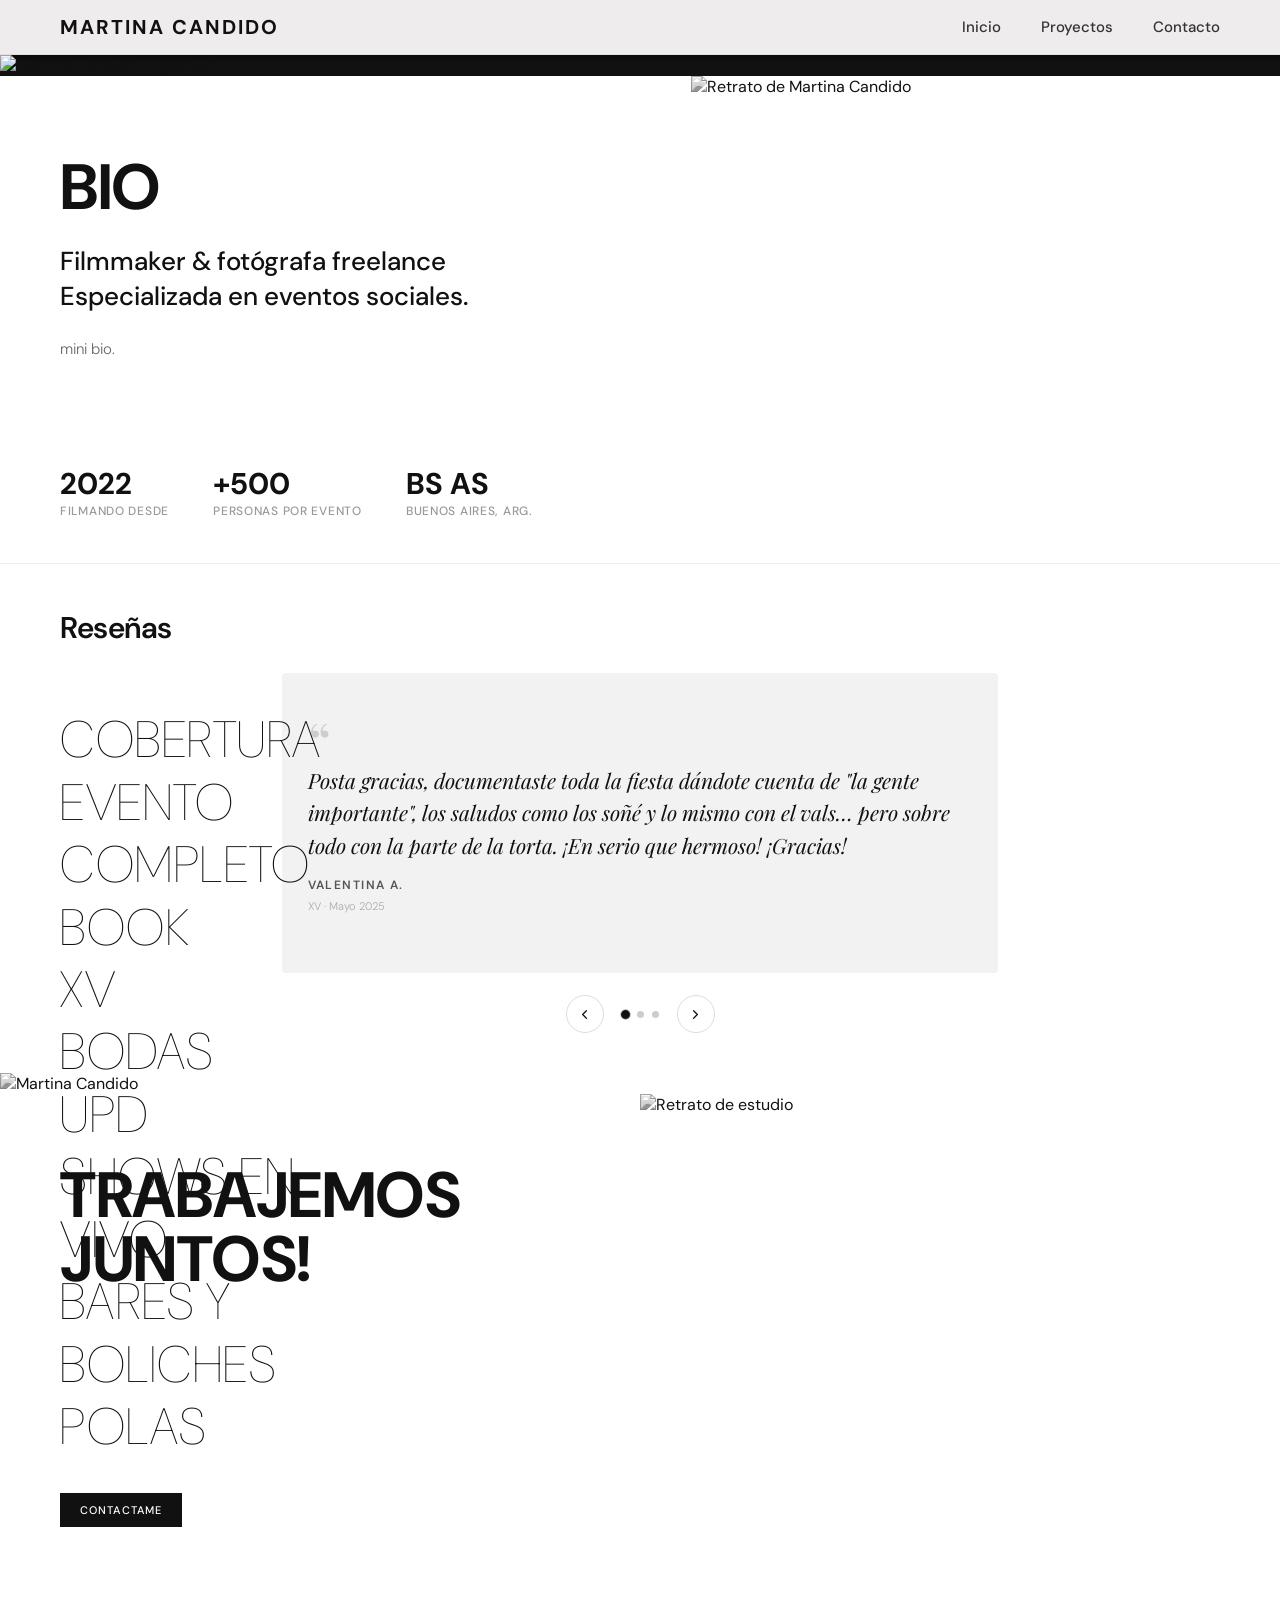
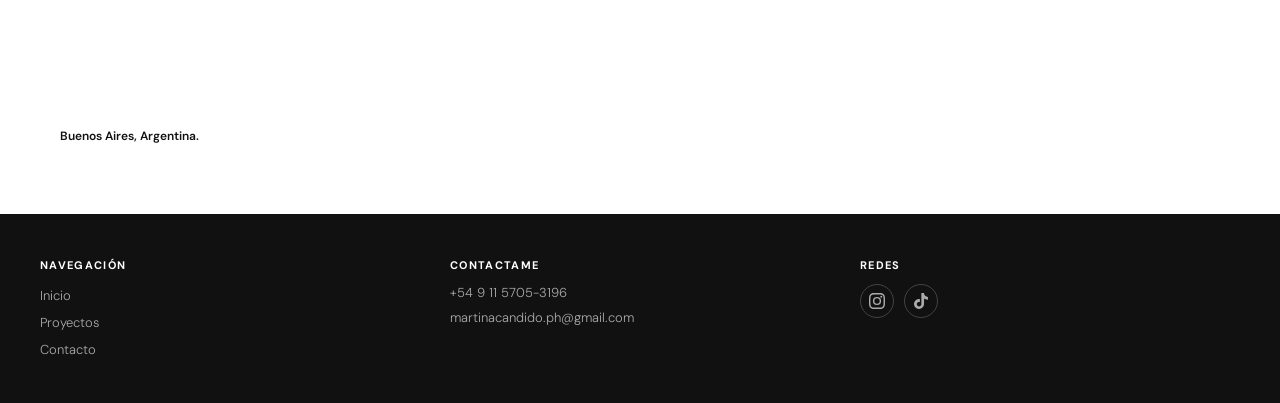
==== index.html @ c73d7cae "Add files via upload" ====
<!DOCTYPE html>
<html lang="es">
<head>
  <meta charset="UTF-8">
  <meta name="viewport" content="width=device-width, initial-scale=1.0">
  <title>Portfolio — Martina Candido</title>
  <meta name="description" content="Martina Candido — Filmmaker & fotógrafa freelance especializada en eventos sociales. Bodas, XV, shows en vivo y noches en Buenos Aires." />
  <link href="https://fonts.googleapis.com/css2?family=Playfair+Display:ital,wght@0,700;1,400&family=DM+Sans:wght@300;400;500;700&display=swap" rel="stylesheet"/>
  <style>
    /* ══════════════════════════════════════════════════
       MOBILE FIRST — base = celular; @media (min-width) agranda.
    ══════════════════════════════════════════════════ */

    * { margin: 0; padding: 0; box-sizing: border-box; }

    :root {
      --bg: #eeecec;
      --ink: #111;
      --muted: #666;
      --pad: 16px;
    }

    html { -webkit-text-size-adjust: 100%; }

    body {
      font-family: 'DM Sans', sans-serif;
      background: var(--bg);
      color: var(--ink);
      width: 100%;
      overflow-x: hidden;
    }

    img { max-width: 100%; display: block; }

    /* ── NAVBAR ── */
    .navbar {
      position: sticky;
      top: 0;
      z-index: 100;
      display: flex;
      justify-content: space-between;
      align-items: center;
      padding: 14px var(--pad);
      background-color: var(--bg);
      border-bottom: 1px solid #e2e0e0;
      width: 100%;
    }
    .logo {
      font-size: 14px;
      font-weight: 700;
      letter-spacing: 1px;
      white-space: nowrap;
      text-decoration: none;
      color: var(--ink);
      z-index: 2;
    }

    /* Botón hamburguesa — solo mobile */
    .nav-toggle {
      display: flex;
      flex-direction: column;
      justify-content: center;
      gap: 5px;
      width: 34px;
      height: 34px;
      background: none;
      border: none;
      cursor: pointer;
      padding: 6px;
      z-index: 2;
    }
    .nav-toggle span {
      display: block;
      width: 22px;
      height: 2px;
      background: var(--ink);
      border-radius: 2px;
      transition: transform 0.3s ease, opacity 0.2s ease;
    }
    .nav-toggle.open span:nth-child(1) { transform: translateY(7px) rotate(45deg); }
    .nav-toggle.open span:nth-child(2) { opacity: 0; }
    .nav-toggle.open span:nth-child(3) { transform: translateY(-7px) rotate(-45deg); }

    .nav-links {
      list-style: none;
      position: absolute;
      top: 100%;
      left: 0;
      right: 0;
      display: flex;
      flex-direction: column;
      align-items: flex-start;
      background: var(--bg);
      max-height: 0;
      overflow: hidden;
      transition: max-height 0.32s ease;
    }
    .nav-links.open {
      max-height: 260px;
      border-bottom: 1px solid #e2e0e0;
      box-shadow: 0 12px 20px rgba(0,0,0,0.06);
    }
    .nav-links li { width: 100%; }
    .nav-links a {
      display: block;
      padding: 14px var(--pad);
      text-decoration: none;
      color: #333;
      font-weight: 500;
      font-size: 16px;
      transition: color 0.3s;
    }
    .nav-links a:hover { color: #888; }

    /* ── HERO — grande, la chica protagonista ── */
    .top { position: relative; width: 100%; height: 66vh; overflow: hidden; background: #111; }
    .top-img { width: 100%; height: 100%; object-fit: cover; object-position: center 28%; display: block; }
    .top::before {
      content: '';
      position: absolute;
      top: 0; left: 0; right: 0;
      height: 45%;
      background: linear-gradient(180deg, rgba(0,0,0,0.45), rgba(0,0,0,0));
      pointer-events: none;
    }
    .top-content { position: absolute; top: 16px; left: var(--pad); z-index: 2; }
    .subtitulo {
      color: #fff;
      font-size: 20px;
      font-weight: 400;
      letter-spacing: 2px;
      margin: 0;
      text-shadow: 0 1px 6px rgba(0,0,0,0.35);
    }
    .titulo {
      color: #fff;
      font-size: 50px;
      line-height: 0.95;
      font-weight: 700;
      margin: 0;
      text-shadow: 0 1px 10px rgba(0,0,0,0.35);
    }

    /* ── BIO — texto e imagen lado a lado; stats en fila abajo ── */
    .bio-section { display: flex; flex-direction: column; width: 100%; background: #fff; }
    .bio-main { display: flex; align-items: stretch; }
    .bio-text {
      flex: 1 1 0;
      min-width: 0;
      padding: 24px 16px;
      display: flex;
      flex-direction: column;
      justify-content: center;
      gap: 12px;
    }
    .bio-image { flex: 0 0 44%; overflow: hidden; background: #fff; }
    .bio-image img {
      width: 100%;
      height: 100%;
      object-fit: cover;        /* llena todo el alto de la bio */
      object-position: center;
      filter: grayscale(100%);
    }
    .bio-label { font-size: 30px; font-weight: 700; letter-spacing: -1px; line-height: 1; }
    .bio-headline { font-size: 16px; font-weight: 500; line-height: 1.35; }
    .bio-sub { font-size: 13px; font-weight: 300; color: var(--muted); line-height: 1.55; }
    /* stats en una sola fila, uno al lado del otro */
    .bio-stats { display: flex; gap: 10px; padding: 20px 16px 28px; }
    .bio-stat { flex: 1 1 0; min-width: 0; }
    .bio-stat b { display: block; font-size: 19px; font-weight: 700; line-height: 1; }
    .bio-stat span { display: block; font-size: 9px; font-weight: 500; letter-spacing: 0.06em; text-transform: uppercase; color: #999; margin-top: 4px; }

    /* ── CARRUSEL DE RESEÑAS ── */
    .carousel-section { width: 100%; background: #fff; padding: 44px 0 40px; border-top: 1px solid #f0eeee; }
    .carousel-section h2 { font-size: 24px; font-weight: 600; letter-spacing: -0.5px; padding: 0 var(--pad); margin-bottom: 26px; }
    .carousel-viewport { overflow: hidden; width: 100%; }
    .carousel-track { display: flex; transition: transform 0.5s cubic-bezier(0.4, 0, 0.2, 1); will-change: transform; }
    .carousel-slide { flex: 0 0 100%; min-width: 100%; padding: 0 var(--pad); }
    .slide-review {
      background: #f3f2f2;
      border-radius: 4px;
      padding: 30px 26px;
      min-height: 300px;
      display: flex;
      flex-direction: column;
      justify-content: center;
      gap: 16px;
    }
    /* comilla decorativa: en bloque, arriba del texto (ya no lo tapa) */
    .review-quote { font-family: 'Playfair Display', serif; font-size: 18px; color: var(--ink); line-height: 1.55; font-style: italic; }
    .review-quote::before {
      content: '\201C';
      display: block;
      font-family: 'Playfair Display', serif;
      font-size: 56px;
      line-height: 0.3;
      color: #cfcccc;
      font-style: normal;
      margin-bottom: 14px;
    }
    .review-author { font-size: 12px; font-weight: 600; color: #555; letter-spacing: 0.12em; text-transform: uppercase; }
    .review-event { font-size: 11px; font-weight: 300; color: #aaa; margin-top: -10px; }

    .carousel-controls { display: flex; align-items: center; justify-content: center; gap: 18px; padding: 22px var(--pad) 0; }
    .carousel-btn { background: transparent; border: 1px solid #ddd; border-radius: 50%; width: 38px; height: 38px; cursor: pointer; display: flex; align-items: center; justify-content: center; flex-shrink: 0; transition: border-color 0.2s; }
    .carousel-btn:hover { border-color: #111; }
    .carousel-btn:active { transform: scale(0.92); }
    .carousel-btn svg { width: 15px; height: 15px; }
    .carousel-btn svg polyline { stroke: #111; }
    .carousel-dots { display: flex; gap: 8px; }
    .dot { width: 7px; height: 7px; border-radius: 50%; background: #ccc; cursor: pointer; border: none; padding: 0; transition: background 0.3s, transform 0.3s; }
    .dot.active { background: #111; transform: scale(1.35); }

    /* ── SERVICIOS — texto sobre la foto; foto en su formato natural (sin recortar) ── */
    .servicios-section { position: relative; width: 100%; background: #fff; }
    .servicios-foto { width: 100%; }
    .servicios-foto img { width: 100%; height: auto; display: block; filter: grayscale(100%); }
    .servicios-overlay { position: absolute; inset: 0; display: flex; align-items: center; padding: 0 var(--pad); pointer-events: none; }
    .servicios-overlay h3 {
      margin: 0;
      color: #111;
      font-weight: 100;
      letter-spacing: 1.5px;
      line-height: 1.22;
      /* escala con el ancho: 12 líneas siempre entran sobre la foto */
      font-size: min(4vw, 54px);
    }

    /* ── TRABAJEMOS JUNTOS — foto izquierda, texto derecha (lado a lado) ── */
    .trabajemos-section { display: flex; align-items: stretch; width: 100%; background: #fff; }
    .trabajemos-image { flex: 0 0 56%; overflow: hidden; background: #fff; }
    .trabajemos-image img { width: 100%; height: auto; object-fit: contain; filter: grayscale(100%); display: block; }
    .trabajemos-text {
      flex: 1 1 0;
      min-width: 0;
      padding: 20px 16px;
      display: flex;
      flex-direction: column;
      justify-content: space-between;
      gap: 12px;
    }
    .trabajemos-titulo { font-size: 22px; font-weight: 750; line-height: 1; letter-spacing: -0.5px; text-transform: uppercase; }
    .trabajemos-cta { align-self: flex-start; background: #111; color: #fff; text-decoration: none; padding: 10px 20px; font-size: 11px; font-weight: 500; letter-spacing: 0.1em; text-transform: uppercase; transition: background 0.3s; }
    .trabajemos-ubicacion { font-size: 12px; font-weight: 600; }

    /* ── FOOTER — 3 columnas siempre (Navegación · Contactame · Redes) ── */
    footer { width: 100%; background: #111; padding: 28px 16px; display: grid; grid-template-columns: 1fr 1fr 1fr; gap: 16px 10px; }
    .footer-titulo { font-size: 9px; font-weight: 700; color: #fff; letter-spacing: 0.08em; text-transform: uppercase; margin-bottom: 10px; }
    .footer-links { list-style: none; display: flex; flex-direction: column; gap: 6px; }
    .footer-links a { text-decoration: none; color: #aaa; font-size: 10px; font-weight: 300; transition: color 0.3s; }
    .footer-links a:hover { color: #fff; }
    .footer-contacto { display: flex; flex-direction: column; gap: 8px; }
    .footer-contacto a { color: #aaa; font-size: 10px; font-weight: 300; text-decoration: none; word-break: break-word; }
    .footer-contacto a:hover { color: #fff; }
    .footer-redes { display: flex; gap: 10px; margin-top: 4px; }
    .footer-redes a { width: 28px; height: 28px; border-radius: 50%; border: 1px solid #444; display: flex; align-items: center; justify-content: center; transition: border-color 0.3s; }
    .footer-redes a:hover { border-color: #fff; }
    .footer-redes svg { width: 16px; height: 16px; fill: #aaa; transition: fill 0.3s; }
    .footer-redes a:hover svg { fill: #fff; }

    /* ── ANIMACIONES ── */

/* Fade + slide up al entrar en viewport */
.anim {
  opacity: 0;
  transform: translateY(28px);
  transition: opacity 0.7s ease, transform 0.7s ease;
}
.anim.visible { opacity: 1; transform: translateY(0); }

/* Delay escalonado para hijos */
.anim-d1 { transition-delay: 0.1s; }
.anim-d2 { transition-delay: 0.22s; }
.anim-d3 { transition-delay: 0.34s; }

/* Hero: zoom suave en la imagen de fondo */
.top-img {
  transition: transform 6s ease-out;
  transform: scale(1.04);
}
.top-img.loaded { transform: scale(1); }

/* Hover en el CTA */
.trabajemos-cta {
  position: relative;
  overflow: hidden;
}
.trabajemos-cta::after {
  content: '';
  position: absolute;
  inset: 0;
  background: rgba(255,255,255,0.12);
  transform: translateX(-100%);
  transition: transform 0.35s ease;
}
.trabajemos-cta:hover::after { transform: translateX(0); }

/* Hover suave en imágenes de bio y trabajemos */
.bio-image img,
.trabajemos-image img {
  transition: transform 0.7s ease, filter 0.5s ease;
}
.bio-image:hover img { transform: scale(1.03); filter: grayscale(80%); }
.trabajemos-image:hover img { transform: scale(1.03); filter: grayscale(80%); }

/* Línea animada bajo los links del nav */
.nav-links a {
  position: relative;
}
.nav-links a::after {
  content: '';
  position: absolute;
  bottom: -2px;
  left: 0;
  width: 0;
  height: 1px;
  background: #111;
  transition: width 0.3s ease;
}
.nav-links a:hover::after { width: 100%; }

/* Stats: conteo animado visual (pulso al entrar) */
.bio-stat b {
  display: inline-block;
  transition: transform 0.4s cubic-bezier(0.34, 1.56, 0.64, 1);
}
.bio-stat.visible b { animation: statPop 0.5s cubic-bezier(0.34, 1.56, 0.64, 1) both; }
@keyframes statPop {
  from { transform: scale(0.7); opacity: 0; }
  to   { transform: scale(1);   opacity: 1; }
}

/* Servicios overlay: texto entra desde la izquierda */
.servicios-overlay h3 {
  transition: opacity 0.8s ease, transform 0.8s ease;
  opacity: 0;
  transform: translateX(-20px);
}
.servicios-overlay h3.visible { opacity: 1; transform: translateX(0); }

@media (prefers-reduced-motion: reduce) {
  .anim, .top-img, .bio-image img, .trabajemos-image img,
  .servicios-overlay h3, .trabajemos-cta::after { transition: none !important; animation: none !important; }
}

    /* ══════════════ TABLET ≥ 600px ══════════════ */
    @media (min-width: 600px) {
      :root { --pad: 40px; }

      /* nav horizontal, sin hamburguesa */
      .nav-toggle { display: none; }
      .nav-links {
        position: static; flex-direction: row; align-items: center;
        background: none; max-height: none; overflow: visible;
        border: none; box-shadow: none;
      }
      .nav-links li { width: auto; margin-left: 40px; }
      .nav-links a { padding: 0; font-size: 15px; color: #333; }
      .logo { font-size: 20px; letter-spacing: 2px; }

      .subtitulo { font-size: 20px; letter-spacing: 3px; }
      .titulo { font-size: 56px; }

      .bio-text { padding: 48px 40px; gap: 18px; }
      .bio-label { font-size: 48px; }
      .bio-headline { font-size: 22px; }
      .bio-sub { font-size: 15px; }
      .bio-stat b { font-size: 24px; }
      .bio-stat span { font-size: 11px; }

      .carousel-section h2 { font-size: 30px; }
      .review-quote { font-size: 21px; }

      .trabajemos-text { padding: 48px 40px; }
      .trabajemos-titulo { font-size: 48px; }

      /* hero un poco más alto en tablet */
      /* desde tablet/pc: imagen completa, sin recortar */
      .top { height: auto; }
      .top-img { height: auto; }
      .bio-stats { padding: 24px 40px 36px; gap: 30px; }

      /* footer con tipografías cómodas */
      footer { padding: 44px 40px; gap: 28px 30px; }
      .footer-titulo { font-size: 11px; letter-spacing: 0.12em; margin-bottom: 12px; }
      .footer-links a, .footer-contacto a { font-size: 13px; }
      .footer-redes a { width: 34px; height: 34px; }
    }

    /* ══════════════ DESKTOP ≥ 900px ══════════════ */
    @media (min-width: 900px) {
      :root { --pad: 60px; }
      .top { height: auto; }
      .titulo { font-size: 72px; }

      .bio-text { padding: 80px 60px; gap: 24px; }
      .bio-label { font-size: 64px; }
      .bio-headline { font-size: 26px; }
      .bio-image { flex: 0 0 46%; }
      .bio-stats { padding: 28px 60px 44px; gap: 44px; }
      .bio-stat { flex: 0 0 auto; }
      .bio-stat b { font-size: 30px; }
      .bio-stat span { font-size: 12px; }

      .carousel-slide { padding: 0 22vw; }

      /* desktop: lista a la izquierda, foto entera a la derecha */
      /* trabajemos: texto repartido (arriba/medio/abajo) con margen del borde */
      .trabajemos-section { min-height: 80vh; }
      .trabajemos-text { padding: 70px 60px; justify-content: space-between; }
      .trabajemos-titulo { font-size: 64px; }
      .trabajemos-image { flex: 0 0 50%; }
      .trabajemos-image img { object-fit: cover; }
    }

    @media (prefers-reduced-motion: reduce) {
      .carousel-track, .nav-links { transition: none; }
    }
  </style>
</head>
<body>

  <!-- NAVBAR -->
  <header>
    <nav class="navbar">
      <a class="logo" href="index.html">MARTINA CANDIDO</a>
      <button class="nav-toggle" id="navToggle" aria-label="Abrir menú" aria-expanded="false" aria-controls="navLinks">
        <span></span><span></span><span></span>
      </button>
      <ul class="nav-links" id="navLinks">
        <li><a href="index.html">Inicio</a></li>
        <li><a href="pages/proyectos.html">Proyectos</a></li>
        <li><a href="pages/contacto.html">Contacto</a></li>
      </ul>
    </nav>
  </header>

  <!-- HERO -->
  <section class="top">
    <img class="top-img" src="assets/img/fondo.webp" alt="Martina Candido — portfolio" />
    <div class="top-content">
      <h3 class="subtitulo">FILMMAKING &amp; PHOTOGRAPHY</h3>
      <h2 class="titulo">PORTFOLIO</h2>
    </div>
  </section>

  <!-- BIO -->
  <section class="bio-section">
    <div class="bio-main">
      <div class="bio-text">
        <h1 class="bio-label">BIO</h1>
        <p class="bio-headline">
          Filmmaker &amp; fotógrafa freelance<br>
          Especializada en eventos sociales.
        </p>
        <p class="bio-sub">
          mini bio.
        </p>
      </div>
      <div class="bio-image">
        <img src="assets/img/foto-bio.webp" alt="Retrato de Martina Candido" />
      </div>
    </div>
    <div class="bio-stats">
      <div class="bio-stat"><b>2022</b><span>Filmando desde</span></div>
      <div class="bio-stat"><b>+500</b><span>Personas por evento</span></div>
      <div class="bio-stat"><b>BS AS</b><span>Buenos Aires, Arg.</span></div>
    </div>
  </section>

  <!-- CARRUSEL DE RESEÑAS -->
  <section class="carousel-section">
    <h2>Reseñas</h2>

    <div class="carousel-viewport" id="carouselViewport">
      <div class="carousel-track" id="carouselTrack">

        <div class="carousel-slide">
          <div class="slide-review">
            <p class="review-quote">Posta gracias, documentaste toda la fiesta dándote cuenta de "la gente importante", los saludos como los soñé y lo mismo con el vals… pero sobre todo con la parte de la torta. ¡En serio que hermoso! ¡Gracias!</p>
            <p class="review-author">Valentina A.</p>
            <p class="review-event">XV · Mayo 2025</p>
          </div>
        </div>

        <div class="carousel-slide">
          <div class="slide-review">
            <p class="review-quote">Lo vimos con los chicos y nos encantó mal, mil gracias. Hermoso como siempre.</p>
            <p class="review-author">Benjamín D.</p>
            <p class="review-event">Show Wayne · Septiembre 2025</p>
          </div>
        </div>

        <div class="carousel-slide">
          <div class="slide-review">
            <p class="review-quote">Estoy muy agradecido con vos […] de corazón gracias Mar, no sería posible todo esto sin vos.</p>
            <p class="review-author">Ezequiel P.</p>
            <p class="review-event">Show DJ · Abril 2026</p>
          </div>
        </div>

      </div>
    </div>

    <div class="carousel-controls">
      <button class="carousel-btn prev" id="prevBtn" aria-label="Reseña anterior">
        <svg viewBox="0 0 24 24" fill="none"><polyline points="15 18 9 12 15 6" stroke-width="2" stroke-linecap="round" stroke-linejoin="round"/></svg>
      </button>
      <div class="carousel-dots" id="carouselDots"></div>
      <button class="carousel-btn next" id="nextBtn" aria-label="Reseña siguiente">
        <svg viewBox="0 0 24 24" fill="none"><polyline points="9 6 15 12 9 18" stroke-width="2" stroke-linecap="round" stroke-linejoin="round"/></svg>
      </button>
    </div>
  </section>

  <!-- SERVICIOS -->
  <section class="servicios-section">
    <div class="servicios-foto">
      <img src="assets/img/fondo-bottom.webp" alt="Martina Candido" />
    </div>
    <div class="servicios-overlay">
      <h3>COBERTURA<br>EVENTO<br>COMPLETO<br>BOOK<br>XV<br>BODAS<br>UPD<br>SHOWS EN<br>VIVO<br>BARES Y<br>BOLICHES<br>POLAS</h3>
    </div>
  </section>

  <!-- TRABAJEMOS JUNTOS — texto izquierda, foto derecha -->
  <section class="trabajemos-section">
    <div class="trabajemos-text">
      <h2 class="trabajemos-titulo">TRABAJEMOS<br>JUNTOS!</h2>
      <a class="trabajemos-cta" href="pages/contacto.html">Contactame</a>
      <p class="trabajemos-ubicacion">Buenos Aires, Argentina.</p>
    </div>
    <div class="trabajemos-image">
      <img src="assets/img/studio (8).webp" alt="Retrato de estudio" />
    </div>
  </section>




  <!-- FOOTER -->
  <footer>
    <div>
      <p class="footer-titulo">Navegación</p>
      <ul class="footer-links">
        <li><a href="index.html">Inicio</a></li>
        <li><a href="pages/proyectos.html">Proyectos</a></li>
        <li><a href="pages/contacto.html">Contacto</a></li>
      </ul>
    </div>
    <div>
      <p class="footer-titulo">Contactame</p>
      <div class="footer-contacto">
        <a href="tel:+5491157053196">+54 9 11 5705-3196</a>
        <a href="mailto:martinacandido.ph@gmail.com">martinacandido.ph@gmail.com</a>
      </div>
    </div>
    <div>
      <p class="footer-titulo">Redes</p>
      <div class="footer-redes">
        <a href="https://www.instagram.com/martinacandido.ph/" aria-label="Instagram" target="_blank" rel="noopener">
          <svg viewBox="0 0 24 24" xmlns="http://www.w3.org/2000/svg"><path d="M12 2.163c3.204 0 3.584.012 4.85.07 1.366.062 2.633.334 3.608 1.308.975.975 1.246 2.242 1.308 3.608.058 1.266.07 1.646.07 4.85s-.012 3.584-.07 4.85c-.062 1.366-.334 2.633-1.308 3.608-.975.975-2.242 1.246-3.608 1.308-1.266.058-1.646.07-4.85.07s-3.584-.012-4.85-.07c-1.366-.062-2.633-.334-3.608-1.308-.975-.975-1.246-2.242-1.308-3.608C2.175 15.584 2.163 15.204 2.163 12s.012-3.584.07-4.85c.062-1.366.334-2.633 1.308-3.608.975-.975 2.242-1.246 3.608-1.308C8.416 2.175 8.796 2.163 12 2.163zm0-2.163C8.741 0 8.332.014 7.052.072 5.197.157 3.355.673 2.014 2.014.673 3.355.157 5.197.072 7.052.014 8.332 0 8.741 0 12c0 3.259.014 3.668.072 4.948.085 1.855.601 3.697 1.942 5.038 1.341 1.341 3.183 1.857 5.038 1.942C8.332 23.986 8.741 24 12 24s3.668-.014 4.948-.072c1.855-.085 3.697-.601 5.038-1.942 1.341-1.341 1.857-3.183 1.942-5.038.058-1.28.072-1.689.072-4.948s-.014-3.668-.072-4.948c-.085-1.855-.601-3.697-1.942-5.038C20.645.673 18.803.157 16.948.072 15.668.014 15.259 0 12 0zm0 5.838a6.162 6.162 0 1 0 0 12.324 6.162 6.162 0 0 0 0-12.324zm0 10.162a4 4 0 1 1 0-8 4 4 0 0 1 0 8zm6.406-11.845a1.44 1.44 0 1 0 0 2.881 1.44 1.44 0 0 0 0-2.881z"/></svg>
        </a>
        <a href="https://www.tiktok.com/@martinacandido.ph" aria-label="TikTok" target="_blank" rel="noopener">
          <svg viewBox="0 0 24 24" xmlns="http://www.w3.org/2000/svg"><path d="M12.525.02c1.31-.02 2.61-.01 3.91-.02.08 1.53.63 3.09 1.75 4.17 1.12 1.11 2.7 1.62 4.24 1.79v4.03c-1.44-.05-2.89-.35-4.2-.97-.57-.26-1.1-.59-1.62-.93-.01 2.92.01 5.84-.02 8.75-.08 1.4-.54 2.79-1.35 3.94-1.31 1.92-3.58 3.17-5.91 3.21-1.43.08-2.86-.31-4.08-1.03-2.02-1.19-3.44-3.37-3.65-5.71-.02-.5-.03-1-.01-1.49.18-1.9 1.12-3.72 2.58-4.96 1.66-1.44 3.98-2.13 6.15-1.72.02 1.48-.04 2.96-.04 4.44-.99-.32-2.15-.23-3.02.37-.63.41-1.11 1.04-1.36 1.75-.21.51-.15 1.07-.14 1.61.24 1.64 1.82 3.02 3.5 2.87 1.12-.01 2.19-.66 2.77-1.61.19-.33.4-.67.41-1.06.1-1.79.06-3.57.07-5.36.01-4.03-.01-8.05.02-12.07z"/></svg>
        </a>
      </div>
    </div>
  </footer>

  <script>
  // ── Menú hamburguesa ──
  (function () {
    const toggle = document.getElementById('navToggle');
    const links = document.getElementById('navLinks');
    toggle.addEventListener('click', () => {
      const open = links.classList.toggle('open');
      toggle.classList.toggle('open', open);
      toggle.setAttribute('aria-expanded', open ? 'true' : 'false');
      toggle.setAttribute('aria-label', open ? 'Cerrar menú' : 'Abrir menú');
    });
    links.querySelectorAll('a').forEach(a => a.addEventListener('click', () => {
      links.classList.remove('open');
      toggle.classList.remove('open');
      toggle.setAttribute('aria-expanded', 'false');
    }));
  })();

  // ── Hero: zoom suave al cargar ──
  (function () {
    const img = document.querySelector('.top-img');
    if (!img) return;
    if (img.complete) img.classList.add('loaded');
    else img.addEventListener('load', () => img.classList.add('loaded'));
  })();

  // ── IntersectionObserver: anima elementos al entrar en pantalla ──
  (function () {
    const io = new IntersectionObserver((entries) => {
      entries.forEach(e => {
        if (!e.isIntersecting) return;
        e.target.classList.add('visible');
        io.unobserve(e.target);
      });
    }, { threshold: 0.12 });

    // Agrega clase .anim a los elementos que queremos animar
    const selectores = [
      '.bio-text', '.bio-stats',
      '.bio-stat',
      '.carousel-section h2', '.slide-review',
      '.servicios-overlay h3',
      '.trabajemos-text', '.trabajemos-image',
      'footer > div'
    ];
    selectores.forEach(sel => {
      document.querySelectorAll(sel).forEach((el, i) => {
        if (!el.classList.contains('anim')) el.classList.add('anim');
        // delay escalonado para hijos del mismo padre
        if (i === 1) el.classList.add('anim-d1');
        if (i === 2) el.classList.add('anim-d2');
        io.observe(el);
      });
    });

    // Servicios: el h3 tiene su propia animación lateral
    document.querySelectorAll('.servicios-overlay h3').forEach(el => {
      el.classList.remove('anim'); // usa su propia clase
      io.observe(el);
    });
  })();

  // ── Carrusel de reseñas ──
  (function () {
    const track = document.getElementById('carouselTrack');
    const viewport = document.getElementById('carouselViewport');
    const slides = Array.from(track.children);
    const dotsBox = document.getElementById('carouselDots');
    const prevBtn = document.getElementById('prevBtn');
    const nextBtn = document.getElementById('nextBtn');
    let index = 0, timer = null;
    const AUTO_MS = 5500;

    slides.forEach((_, i) => {
      const b = document.createElement('button');
      b.className = 'dot' + (i === 0 ? ' active' : '');
      b.setAttribute('aria-label', 'Ir a la reseña ' + (i + 1));
      b.addEventListener('click', () => { go(i); restart(); });
      dotsBox.appendChild(b);
    });
    const dots = Array.from(dotsBox.children);

    function go(i) {
      index = (i + slides.length) % slides.length;
      track.style.transform = 'translateX(' + (-index * 100) + '%)';
      dots.forEach((d, n) => d.classList.toggle('active', n === index));
    }
    prevBtn.addEventListener('click', () => { go(index - 1); restart(); });
    nextBtn.addEventListener('click', () => { go(index + 1); restart(); });
    function start() { timer = setInterval(() => go(index + 1), AUTO_MS); }
    function restart() { clearInterval(timer); start(); }
    viewport.addEventListener('mouseenter', () => clearInterval(timer));
    viewport.addEventListener('mouseleave', restart);

    let startX = 0, dragging = false;
    viewport.addEventListener('touchstart', (e) => { startX = e.touches[0].clientX; dragging = true; clearInterval(timer); }, { passive: true });
    viewport.addEventListener('touchend', (e) => {
      if (!dragging) return;
      dragging = false;
      const dx = e.changedTouches[0].clientX - startX;
      if (Math.abs(dx) > 40) go(index + (dx < 0 ? 1 : -1));
      restart();
    });

    go(0); start();
  })();
</script>
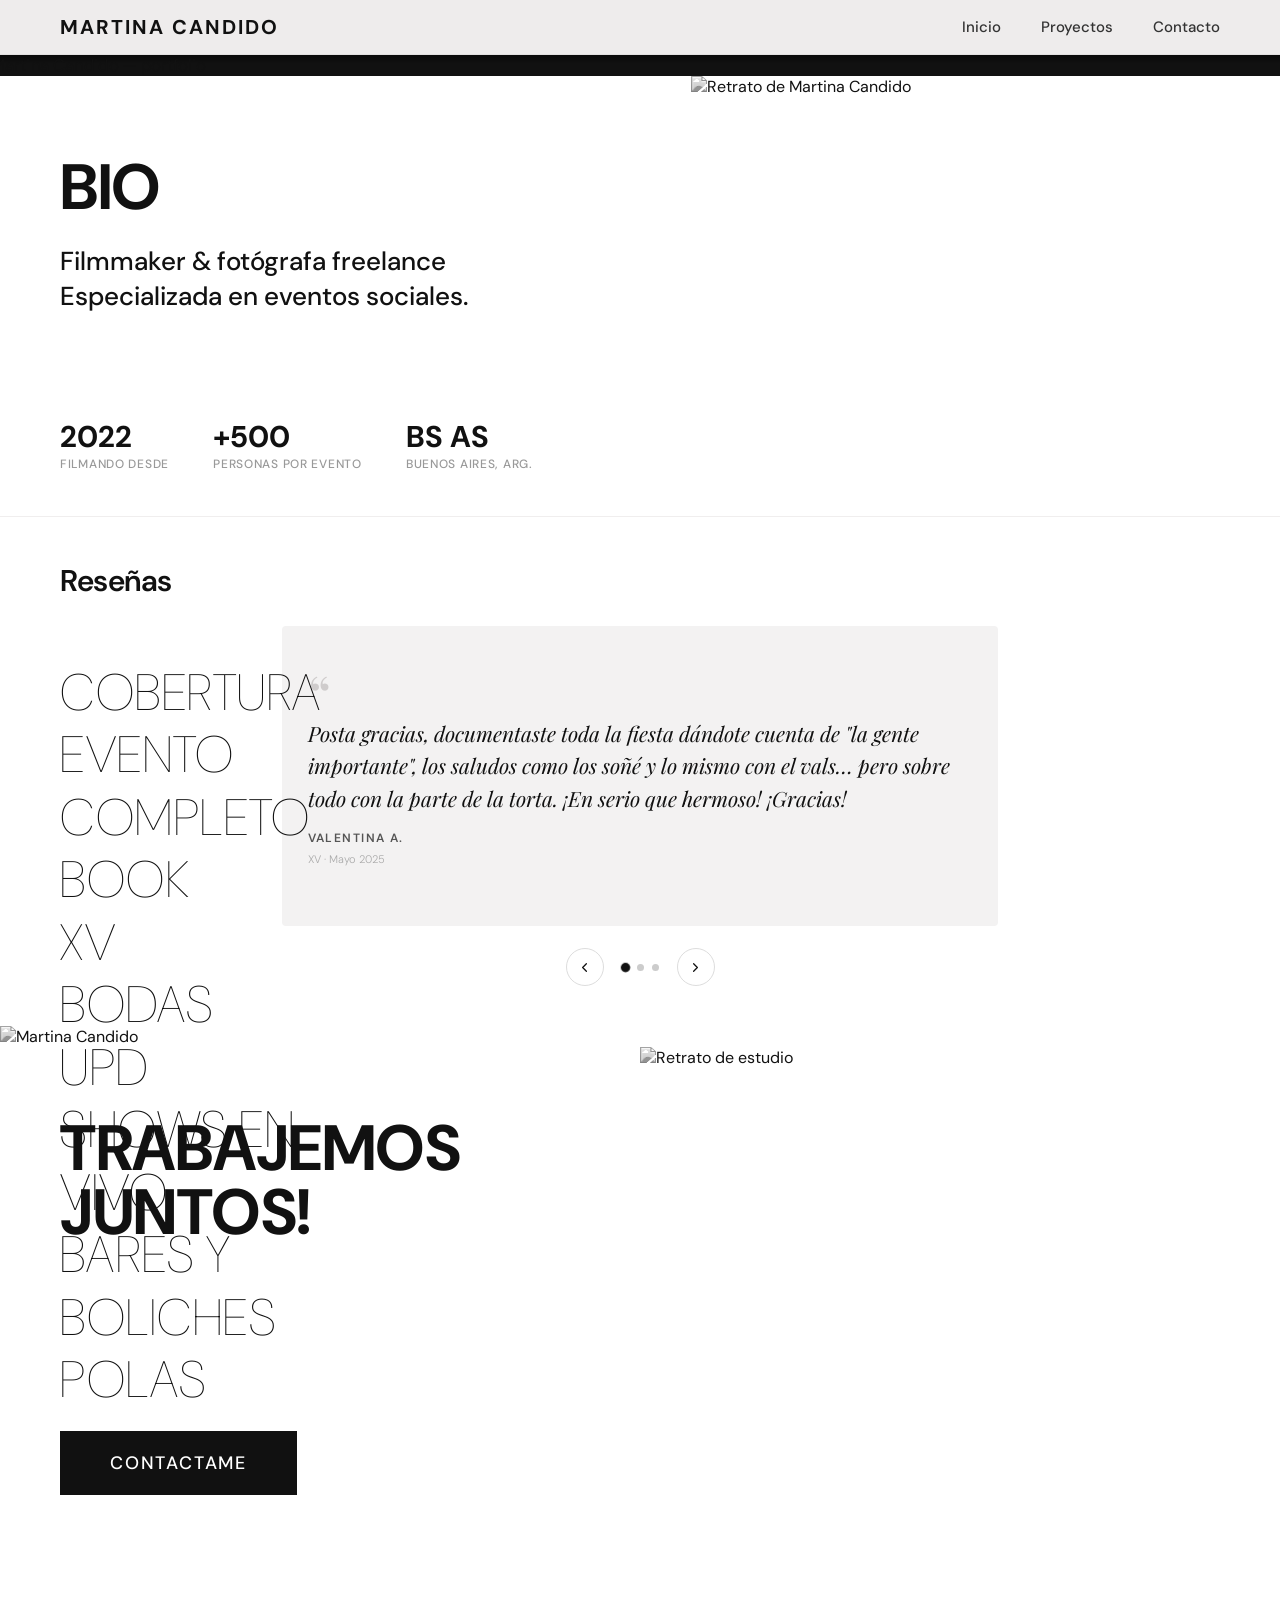
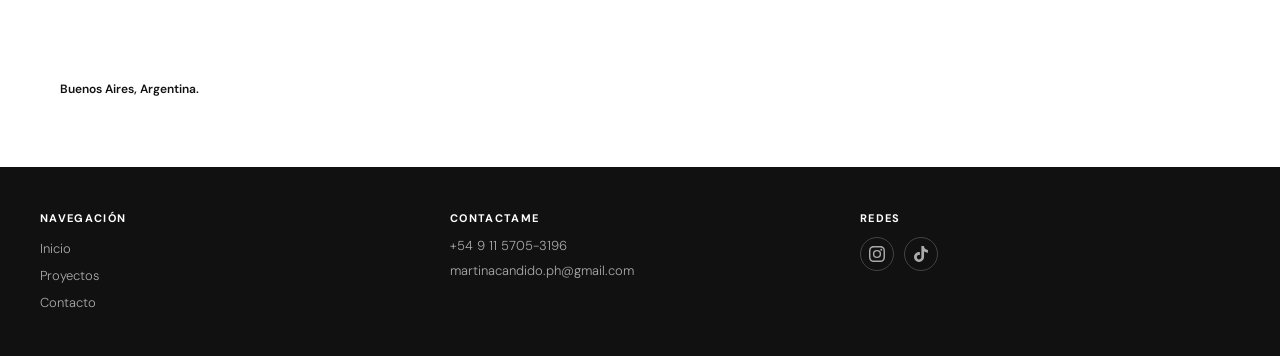
==== commit b7571a9c: "Add files via upload" ====
--- a/index.html
+++ b/index.html
@@ -126,7 +126,7 @@
     .top-content { position: absolute; top: 16px; left: var(--pad); z-index: 2; }
     .subtitulo {
       color: #fff;
-      font-size: 20px;
+      font-size: 16px;
       font-weight: 400;
       letter-spacing: 2px;
       margin: 0;
@@ -134,7 +134,7 @@
     }
     .titulo {
       color: #fff;
-      font-size: 50px;
+      font-size: 55px;
       line-height: 0.95;
       font-weight: 700;
       margin: 0;
@@ -391,7 +391,8 @@
     @media (min-width: 900px) {
       :root { --pad: 60px; }
       .top { height: auto; }
-      .titulo { font-size: 72px; }
+      .titulo { font-size: 80px; }
+      .subtitulo {font-size: 40px;}
 
       .bio-text { padding: 80px 60px; gap: 24px; }
       .bio-label { font-size: 64px; }
@@ -411,6 +412,9 @@
       .trabajemos-titulo { font-size: 64px; }
       .trabajemos-image { flex: 0 0 50%; }
       .trabajemos-image img { object-fit: cover; }
+
+      .trabajemos-cta { padding: 20px 50px; font-size: 18px; }
+
     }
 
     @media (prefers-reduced-motion: reduce) {
@@ -452,9 +456,6 @@
         <p class="bio-headline">
           Filmmaker &amp; fotógrafa freelance<br>
           Especializada en eventos sociales.
-        </p>
-        <p class="bio-sub">
-          mini bio.
         </p>
       </div>
       <div class="bio-image">
@@ -603,6 +604,7 @@
         io.unobserve(e.target);
       });
     }, { threshold: 0.12 });
+  
 
     // Agrega clase .anim a los elementos que queremos animar
     const selectores = [
@@ -672,6 +674,8 @@
       restart();
     });
 
-    go(0); start();
-  })();
-</script>+   go(0); start();
+    })();
+  </script>
+</body>
+</html>
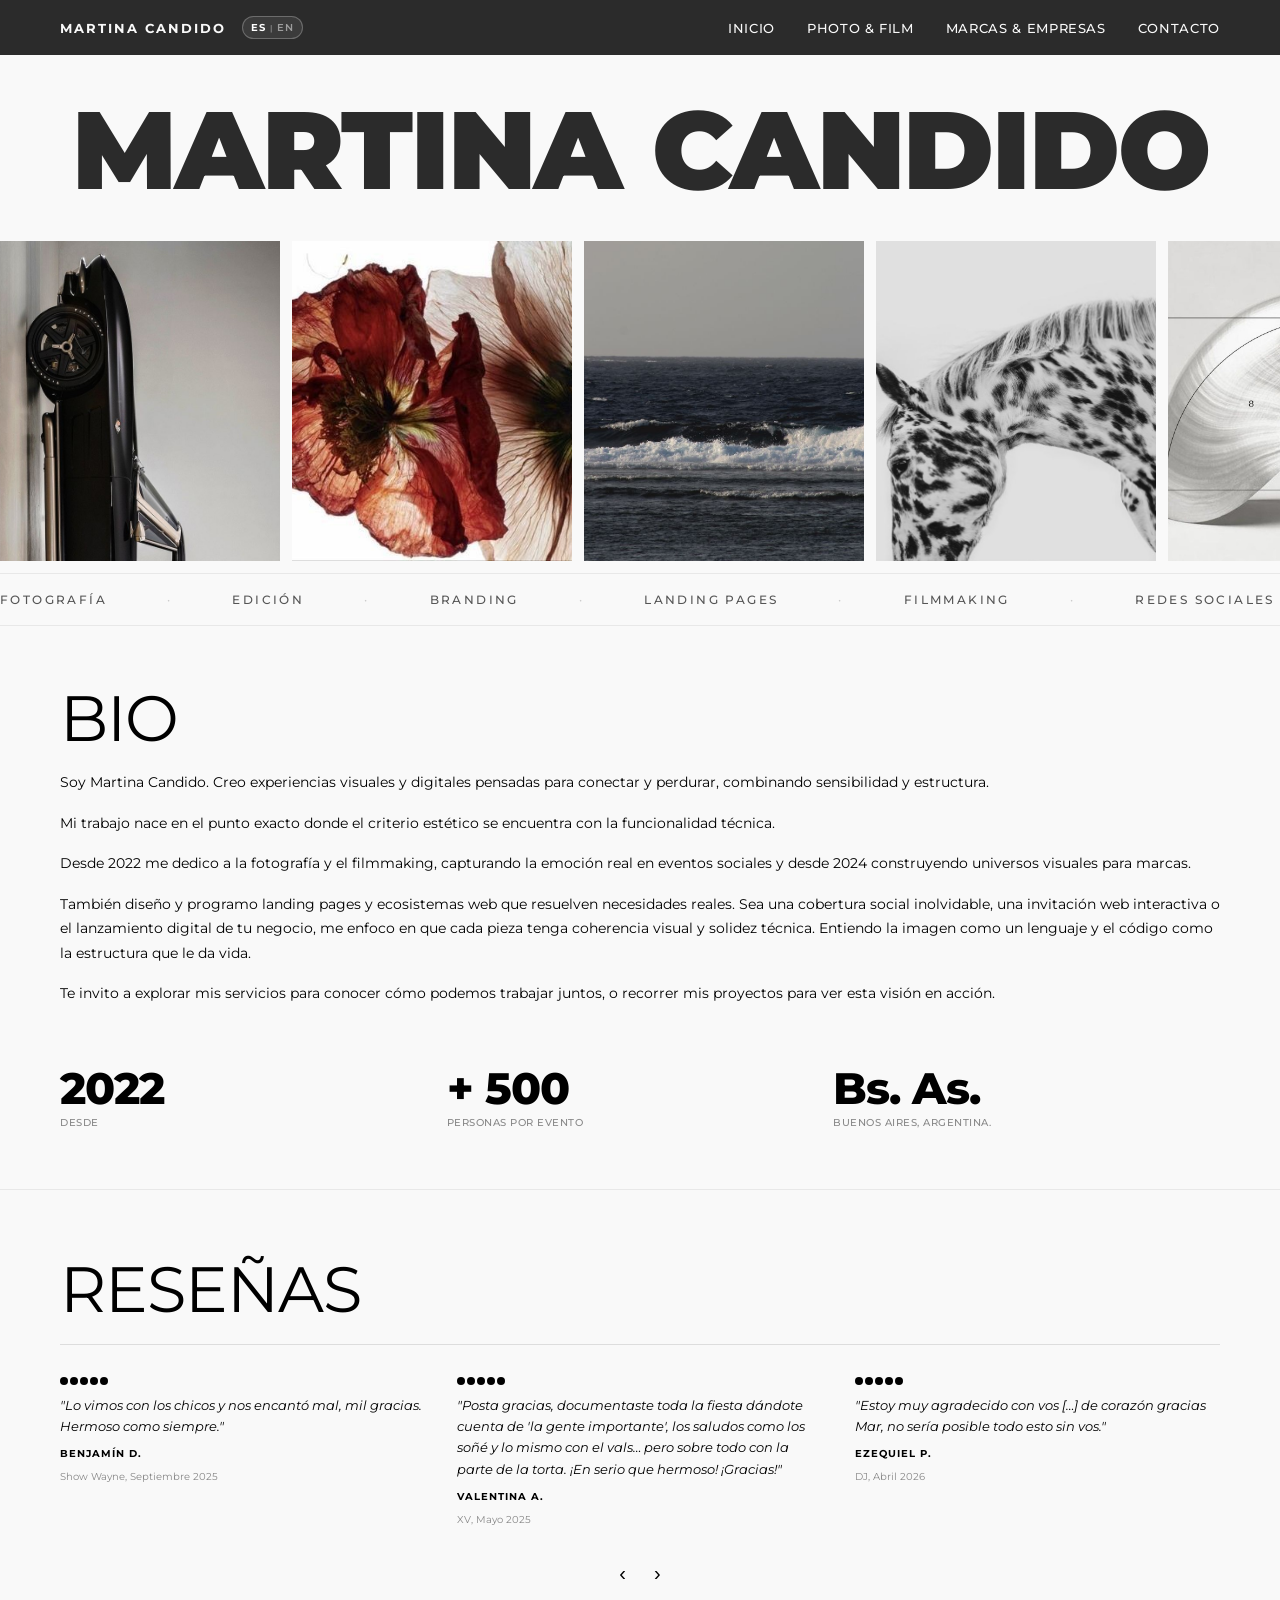
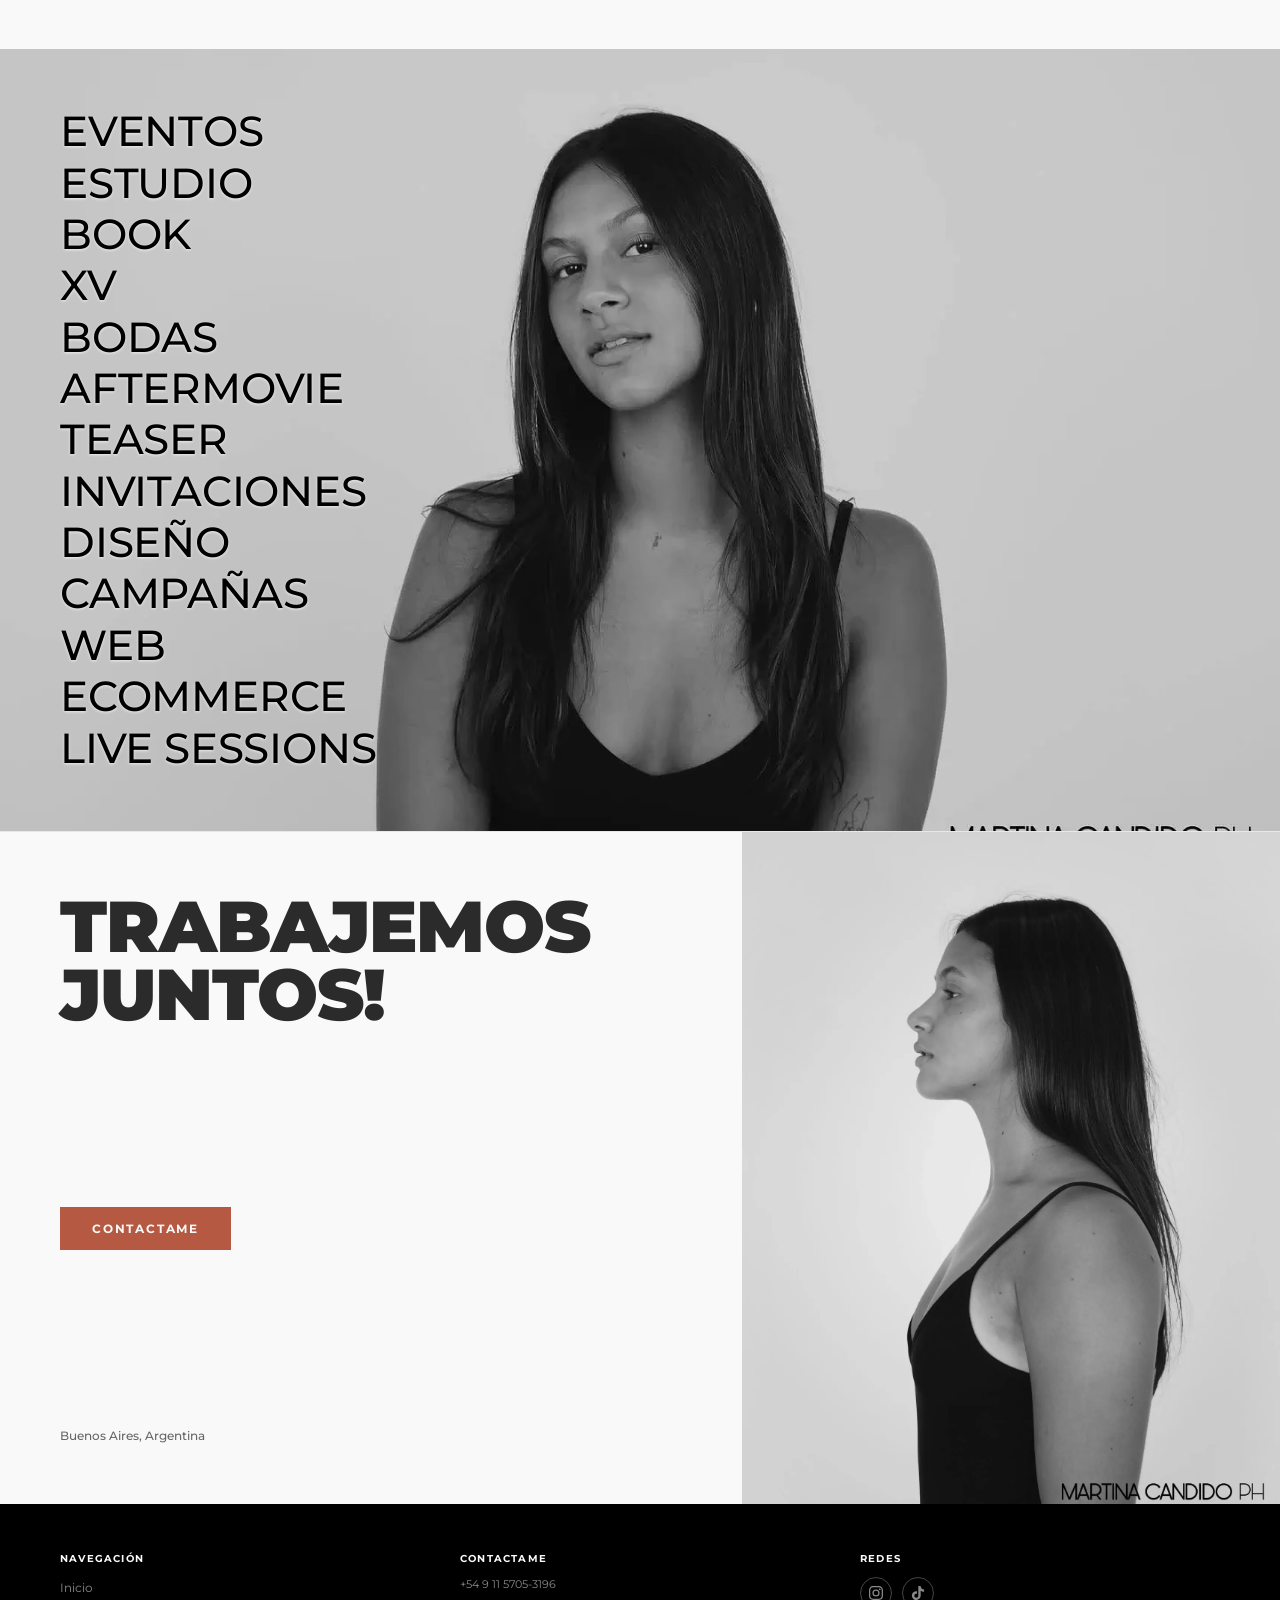
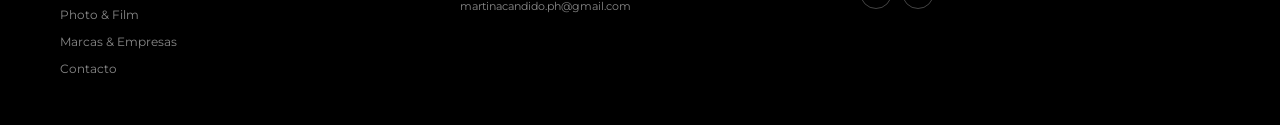
==== commit e6d42779: "Add files via upload" ====
--- a/index.html
+++ b/index.html
@@ -3,78 +3,108 @@
 <head>
   <meta charset="UTF-8">
   <meta name="viewport" content="width=device-width, initial-scale=1.0">
-  <title>Portfolio — Martina Candido</title>
-  <meta name="description" content="Martina Candido — Filmmaker & fotógrafa freelance especializada en eventos sociales. Bodas, XV, shows en vivo y noches en Buenos Aires." />
-  <link href="https://fonts.googleapis.com/css2?family=Playfair+Display:ital,wght@0,700;1,400&family=DM+Sans:wght@300;400;500;700&display=swap" rel="stylesheet"/>
+  <title>Martina Candido</title>
+  <meta name="description" content="Martina Candido — Fotografía, filmmaking, redes sociales, eCommerce y branding para eventos y marcas. Buenos Aires." />
+  <link href="https://fonts.googleapis.com/css2?family=Montserrat:ital,wght@0,300;0,400;0,500;0,600;0,700;0,800;0,900;1,300;1,700&display=swap" rel="stylesheet"/>
   <style>
-    /* ══════════════════════════════════════════════════
-       MOBILE FIRST — base = celular; @media (min-width) agranda.
-    ══════════════════════════════════════════════════ */
-
     * { margin: 0; padding: 0; box-sizing: border-box; }
 
-    :root {
-      --bg: #eeecec;
-      --ink: #111;
-      --muted: #666;
-      --pad: 16px;
-    }
-
-    html { -webkit-text-size-adjust: 100%; }
+    :root { --pad: 24px; }
+
+    html { -webkit-text-size-adjust: 100%; scroll-behavior: smooth; }
 
     body {
-      font-family: 'DM Sans', sans-serif;
-      background: var(--bg);
-      color: var(--ink);
+      font-family: 'Montserrat', sans-serif;
+      background: #f9f9f9;
+      color: #000;
       width: 100%;
       overflow-x: hidden;
     }
 
     img { max-width: 100%; display: block; }
 
-    /* ── NAVBAR ── */
+    /* ══════════════════════
+       NAVBAR
+    ══════════════════════ */
     .navbar {
       position: sticky;
       top: 0;
-      z-index: 100;
+      z-index: 200;
       display: flex;
       justify-content: space-between;
       align-items: center;
-      padding: 14px var(--pad);
-      background-color: var(--bg);
-      border-bottom: 1px solid #e2e0e0;
-      width: 100%;
-    }
+      padding: 16px var(--pad);
+      background: #2b2b2b;
+      width: 100%;
+    }
+
+    .nav-left {
+      display: flex;
+      align-items: center;
+      gap: 16px;
+    }
+
     .logo {
-      font-size: 14px;
+      font-size: 12px;
       font-weight: 700;
+      letter-spacing: 2px;
+      text-transform: uppercase;
+      text-decoration: none;
+      color: #f9f9f9;
+      white-space: nowrap;
+    }
+
+    /* Botón de traducción */
+    .lang-switcher {
+      background: rgba(255, 255, 255, 0.08);
+      border: 1px solid rgba(255, 255, 255, 0.25);
+      border-radius: 12px;
+      padding: 4px 8px;
+      font-family: inherit;
+      font-size: 10px;
+      font-weight: 600;
       letter-spacing: 1px;
-      white-space: nowrap;
-      text-decoration: none;
-      color: var(--ink);
-      z-index: 2;
-    }
-
-    /* Botón hamburguesa — solo mobile */
+      color: #fff;
+      cursor: pointer;
+      display: inline-flex;
+      align-items: center;
+      gap: 4px;
+      transition: all 0.25s ease;
+    }
+
+    .lang-switcher:hover {
+      background: #b55942;
+      border-color: #b55942;
+    }
+
+    .lang-opt {
+      opacity: 0.5;
+      transition: opacity 0.2s ease, color 0.2s ease;
+    }
+
+    .lang-opt.active {
+      opacity: 1;
+      color: #ffffff;
+      font-weight: 700;
+    }
+
+    .lang-divider {
+      opacity: 0.4;
+      font-size: 8px;
+    }
+
     .nav-toggle {
       display: flex;
       flex-direction: column;
       justify-content: center;
       gap: 5px;
-      width: 34px;
-      height: 34px;
-      background: none;
-      border: none;
-      cursor: pointer;
-      padding: 6px;
-      z-index: 2;
+      width: 34px; height: 34px;
+      background: none; border: none;
+      cursor: pointer; padding: 6px; z-index: 2;
     }
     .nav-toggle span {
-      display: block;
-      width: 22px;
-      height: 2px;
-      background: var(--ink);
-      border-radius: 2px;
+      display: block; width: 22px; height: 2px;
+      background: #f9f9f9; border-radius: 2px;
       transition: transform 0.3s ease, opacity 0.2s ease;
     }
     .nav-toggle.open span:nth-child(1) { transform: translateY(7px) rotate(45deg); }
@@ -84,342 +114,581 @@
     .nav-links {
       list-style: none;
       position: absolute;
-      top: 100%;
-      left: 0;
-      right: 0;
-      display: flex;
-      flex-direction: column;
-      align-items: flex-start;
-      background: var(--bg);
-      max-height: 0;
-      overflow: hidden;
+      top: 100%; left: 0; right: 0;
+      display: flex; flex-direction: column;
+      background: #2b2b2b;
+      max-height: 0; overflow: hidden;
       transition: max-height 0.32s ease;
     }
     .nav-links.open {
-      max-height: 260px;
-      border-bottom: 1px solid #e2e0e0;
-      box-shadow: 0 12px 20px rgba(0,0,0,0.06);
+      max-height: 320px;
+      border-bottom: 1px solid #444;
     }
     .nav-links li { width: 100%; }
     .nav-links a {
       display: block;
       padding: 14px var(--pad);
       text-decoration: none;
-      color: #333;
+      color: #f9f9f9;
       font-weight: 500;
-      font-size: 16px;
+      font-size: 13px;
+      letter-spacing: 0.05em;
+      text-transform: uppercase;
       transition: color 0.3s;
     }
-    .nav-links a:hover { color: #888; }
-
-    /* ── HERO — grande, la chica protagonista ── */
-    .top { position: relative; width: 100%; height: 66vh; overflow: hidden; background: #111; }
-    .top-img { width: 100%; height: 100%; object-fit: cover; object-position: center 28%; display: block; }
-    .top::before {
-      content: '';
+    .nav-links a:hover { color: #9c9c9c; }
+
+    /* ══════════════════════
+       HERO
+    ══════════════════════ */
+    .hero {
+      width: 100%;
+      background: #f9f9f9;
+      padding-top: 40px;
+    }
+
+    .hero-title {
+      text-align: center;
+      font-size: clamp(40px, 11vw, 110px);
+      font-weight: 900;
+      letter-spacing: -2px;
+      text-transform: uppercase;
+      color: #2b2b2b;
+      line-height: 1;
+      padding: 0 var(--pad);
+      margin-bottom: 24px;
+    }
+
+    /* ── Foto Strip Infinito ── */
+    .foto-strip-container {
+      width: 100%;
+      overflow: hidden;
+      padding: 12px 0;
+    }
+
+    .foto-strip {
+      width: max-content;
+      display: flex;
+      gap: 12px;
+      animation: strip-reverse 25s linear infinite;
+    }
+
+    .foto-strip:hover {
+      animation-play-state: paused;
+    }
+
+    .foto-strip-item {
+      flex: 0 0 auto;
+      width: 160px;
+      height: 200px;
+      overflow: hidden;
+      background: #ddd;
+      cursor: pointer;
+      position: relative;
+      transition: transform 0.35s ease, box-shadow 0.35s ease;
+    }
+
+    .foto-strip-item img {
+      width: 100%;
+      height: 100%;
+      object-fit: cover;
+    }
+
+    .foto-strip-item:hover {
+      transform: scale(1.06);
+      z-index: 5;
+      box-shadow: 0 10px 24px rgba(0, 0, 0, 0.2);
+    }
+
+    @keyframes strip-reverse {
+      from { transform: translateX(-50%); }
+      to   { transform: translateX(0); }
+    }
+
+    /* Marquee */
+    .marquee-wrap {
+      width: 100%;
+      background: #f9f9f9;
+      padding: 18px 0;
+      overflow: hidden;
+      border-top: 1px solid #e8e8e8;
+      border-bottom: 1px solid #e8e8e8;
+    }
+    .marquee-inner {
+      display: flex;
+      gap: 60px;
+      white-space: nowrap;
+      animation: marquee 20s linear infinite;
+    }
+    .marquee-inner span {
+      font-size: 12px;
+      font-weight: 500;
+      letter-spacing: 0.2em;
+      text-transform: uppercase;
+      color: #555;
+      flex-shrink: 0;
+    }
+    .marquee-inner span.sep { color: #ccc; }
+    @keyframes marquee {
+      from { transform: translateX(0); }
+      to   { transform: translateX(-50%); }
+    }
+
+    /* ══════════════════════
+       BIO
+    ══════════════════════ */
+    .bio-section {
+      width: 100%;
+      background: #f9f9f9;
+      padding: 60px var(--pad);
+      display: flex;
+      flex-direction: column;
+      gap: 40px;
+    }
+
+    .bio-left { flex: 1; display: flex; flex-direction: column; gap: 20px; }
+
+    .bio-heading {
+      font-size: 48px;
+      font-weight: 400;
+      letter-spacing: -1px;
+      color: #000;
+      line-height: 1;
+    }
+
+    .bio-text {
+      font-size: 14px;
+      font-weight: 400;
+      color: #000;
+      line-height: 1.75;
+    }
+
+    .bio-text p + p { margin-top: 16px; }
+
+    .bio-right {
+      flex: 0 0 auto;
+      width: 100%;
+    }
+
+    .bio-photo-wrap {
+      background: #b55942;
+      padding: 24px 24px 40px 24px;
+      display: flex;
+      align-items: center;
+      justify-content: center;
+    }
+
+    .bio-photo-wrap img {
+      width: 100%;
+      max-width: 280px;
+      box-shadow: 8px 8px 24px rgba(0,0,0,0.25);
+      transform: rotate(2deg);
+    }
+
+    /* Stats */
+    .bio-stats {
+      width: 100%;
+      background: #f9f9f9;
+      padding: 0 var(--pad) 60px;
+      display: flex;
+      gap: 0;
+      border-bottom: 1px solid #e8e8e8;
+    }
+
+    .bio-stat {
+      flex: 1;
+      display: flex;
+      flex-direction: column;
+      gap: 6px;
+    }
+
+    .bio-stat b {
+      font-size: 28px;
+      font-weight: 800;
+      color: #000;
+      letter-spacing: -1px;
+      line-height: 1;
+    }
+
+    .bio-stat span {
+      font-size: 10px;
+      font-weight: 500;
+      color: #888;
+      letter-spacing: 0.05em;
+      text-transform: uppercase;
+    }
+
+    /* ══════════════════════
+       RESEÑAS
+    ══════════════════════ */
+    .resenas-section {
+      width: 100%;
+      background: #f9f9f9;
+      padding: 60px var(--pad);
+    }
+
+    .resenas-heading {
+      font-size: 48px;
+      font-weight: 400;
+      letter-spacing: -1px;
+      color: #000;
+      margin-bottom: 32px;
+      padding-bottom: 16px;
+      border-bottom: 1px solid #ddd;
+    }
+
+    .resenas-grid {
+      display: flex;
+      flex-direction: column;
+      gap: 28px;
+    }
+
+    .resena-card {
+      display: flex;
+      flex-direction: column;
+      gap: 10px;
+    }
+
+    .resena-stars {
+      display: flex;
+      gap: 2px;
+    }
+
+    .resena-stars span {
+      width: 8px; height: 8px;
+      background: #000;
+      border-radius: 50%;
+      display: inline-block;
+    }
+
+    .resena-quote {
+      font-size: 13px;
+      font-weight: 400;
+      color: #000;
+      line-height: 1.65;
+      font-style: italic;
+    }
+
+    .resena-autor {
+      font-size: 10px;
+      font-weight: 700;
+      color: #000;
+      letter-spacing: 0.1em;
+      text-transform: uppercase;
+    }
+
+    .resena-evento {
+      font-size: 10px;
+      font-weight: 400;
+      color: #888;
+    }
+
+    .resenas-nav {
+      display: flex;
+      gap: 12px;
+      margin-top: 32px;
+      align-items: center;
+      justify-content: center;
+    }
+
+    .resenas-nav button {
+      background: none;
+      border: none;
+      cursor: pointer;
+      font-size: 20px;
+      color: #000;
+      padding: 4px 8px;
+      transition: color 0.3s;
+    }
+    .resenas-nav button:hover { color: #b55942; }
+
+    /* ══════════════════════
+       SERVICIOS LISTA (16:9 Adaptado)
+    ══════════════════════ */
+    .servicios-section {
+      width: 100%;
+      position: relative;
+      aspect-ratio: 16 / 9;            /* Mantiene la proporción horizontal exacta */
+      display: flex;
+      align-items: center;             /* Centra verticalmente la columna de texto */
+      overflow: hidden;
+      background: #000;
+    }
+
+    .servicios-foto {
       position: absolute;
-      top: 0; left: 0; right: 0;
-      height: 45%;
-      background: linear-gradient(180deg, rgba(0,0,0,0.45), rgba(0,0,0,0));
-      pointer-events: none;
-    }
-    .top-content { position: absolute; top: 16px; left: var(--pad); z-index: 2; }
-    .subtitulo {
-      color: #fff;
-      font-size: 16px;
-      font-weight: 400;
-      letter-spacing: 2px;
-      margin: 0;
-      text-shadow: 0 1px 6px rgba(0,0,0,0.35);
-    }
-    .titulo {
-      color: #fff;
-      font-size: 55px;
-      line-height: 0.95;
-      font-weight: 700;
-      margin: 0;
-      text-shadow: 0 1px 10px rgba(0,0,0,0.35);
-    }
-
-    /* ── BIO — texto e imagen lado a lado; stats en fila abajo ── */
-    .bio-section { display: flex; flex-direction: column; width: 100%; background: #fff; }
-    .bio-main { display: flex; align-items: stretch; }
-    .bio-text {
-      flex: 1 1 0;
-      min-width: 0;
-      padding: 24px 16px;
-      display: flex;
-      flex-direction: column;
-      justify-content: center;
-      gap: 12px;
-    }
-    .bio-image { flex: 0 0 44%; overflow: hidden; background: #fff; }
-    .bio-image img {
+      inset: 0;
       width: 100%;
       height: 100%;
-      object-fit: cover;        /* llena todo el alto de la bio */
+      z-index: 1;
+    }
+
+    .servicios-foto img {
+      width: 100%;
+      height: 100%;
+      object-fit: cover;
       object-position: center;
       filter: grayscale(100%);
-    }
-    .bio-label { font-size: 30px; font-weight: 700; letter-spacing: -1px; line-height: 1; }
-    .bio-headline { font-size: 16px; font-weight: 500; line-height: 1.35; }
-    .bio-sub { font-size: 13px; font-weight: 300; color: var(--muted); line-height: 1.55; }
-    /* stats en una sola fila, uno al lado del otro */
-    .bio-stats { display: flex; gap: 10px; padding: 20px 16px 28px; }
-    .bio-stat { flex: 1 1 0; min-width: 0; }
-    .bio-stat b { display: block; font-size: 19px; font-weight: 700; line-height: 1; }
-    .bio-stat span { display: block; font-size: 9px; font-weight: 500; letter-spacing: 0.06em; text-transform: uppercase; color: #999; margin-top: 4px; }
-
-    /* ── CARRUSEL DE RESEÑAS ── */
-    .carousel-section { width: 100%; background: #fff; padding: 44px 0 40px; border-top: 1px solid #f0eeee; }
-    .carousel-section h2 { font-size: 24px; font-weight: 600; letter-spacing: -0.5px; padding: 0 var(--pad); margin-bottom: 26px; }
-    .carousel-viewport { overflow: hidden; width: 100%; }
-    .carousel-track { display: flex; transition: transform 0.5s cubic-bezier(0.4, 0, 0.2, 1); will-change: transform; }
-    .carousel-slide { flex: 0 0 100%; min-width: 100%; padding: 0 var(--pad); }
-    .slide-review {
-      background: #f3f2f2;
-      border-radius: 4px;
-      padding: 30px 26px;
-      min-height: 300px;
-      display: flex;
+      opacity: 0.85;
+    }
+
+    .servicios-lista {
+      position: relative;
+      z-index: 2;
+      width: 100%;
+      padding: 10px 16px;              /* Padding reducido para no robar altura */
+      display: flex;                   /* 1 sola columna vertical */
       flex-direction: column;
-      justify-content: center;
-      gap: 16px;
-    }
-    /* comilla decorativa: en bloque, arriba del texto (ya no lo tapa) */
-    .review-quote { font-family: 'Playfair Display', serif; font-size: 18px; color: var(--ink); line-height: 1.55; font-style: italic; }
-    .review-quote::before {
-      content: '\201C';
-      display: block;
-      font-family: 'Playfair Display', serif;
-      font-size: 56px;
-      line-height: 0.3;
-      color: #cfcccc;
-      font-style: normal;
-      margin-bottom: 14px;
-    }
-    .review-author { font-size: 12px; font-weight: 600; color: #555; letter-spacing: 0.12em; text-transform: uppercase; }
-    .review-event { font-size: 11px; font-weight: 300; color: #aaa; margin-top: -10px; }
-
-    .carousel-controls { display: flex; align-items: center; justify-content: center; gap: 18px; padding: 22px var(--pad) 0; }
-    .carousel-btn { background: transparent; border: 1px solid #ddd; border-radius: 50%; width: 38px; height: 38px; cursor: pointer; display: flex; align-items: center; justify-content: center; flex-shrink: 0; transition: border-color 0.2s; }
-    .carousel-btn:hover { border-color: #111; }
-    .carousel-btn:active { transform: scale(0.92); }
-    .carousel-btn svg { width: 15px; height: 15px; }
-    .carousel-btn svg polyline { stroke: #111; }
-    .carousel-dots { display: flex; gap: 8px; }
-    .dot { width: 7px; height: 7px; border-radius: 50%; background: #ccc; cursor: pointer; border: none; padding: 0; transition: background 0.3s, transform 0.3s; }
-    .dot.active { background: #111; transform: scale(1.35); }
-
-    /* ── SERVICIOS — texto sobre la foto; foto en su formato natural (sin recortar) ── */
-    .servicios-section { position: relative; width: 100%; background: #fff; }
-    .servicios-foto { width: 100%; }
-    .servicios-foto img { width: 100%; height: auto; display: block; filter: grayscale(100%); }
-    .servicios-overlay { position: absolute; inset: 0; display: flex; align-items: center; padding: 0 var(--pad); pointer-events: none; }
-    .servicios-overlay h3 {
+      gap: 2px;                        /* Separación mínima entre ítems */
+    }
+
+    .servicios-lista p {
+      font-size: clamp(8px, 2.4vw, 11px); /* Letra contenida que entra en la altura de la foto */
+      font-weight: 500;
+      letter-spacing: -0.2px;
+      text-transform: uppercase;
+      color: #000;
+      line-height: 1.08;               /* Interlineado ajustado */
+      transition: color 0.3s;
+      text-shadow: 0 1px 3px rgba(255, 255, 255, 0.7);
+      cursor: default;
       margin: 0;
-      color: #111;
-      font-weight: 100;
-      letter-spacing: 1.5px;
-      line-height: 1.22;
-      /* escala con el ancho: 12 líneas siempre entran sobre la foto */
-      font-size: min(4vw, 54px);
-    }
-
-    /* ── TRABAJEMOS JUNTOS — foto izquierda, texto derecha (lado a lado) ── */
-    .trabajemos-section { display: flex; align-items: stretch; width: 100%; background: #fff; }
-    .trabajemos-image { flex: 0 0 56%; overflow: hidden; background: #fff; }
-    .trabajemos-image img { width: 100%; height: auto; object-fit: contain; filter: grayscale(100%); display: block; }
+    }
+
+    .servicios-lista p:hover { 
+      color: #b55942; 
+    }
+
+    /* ══════════════════════
+       TRABAJEMOS JUNTOS
+    ══════════════════════ */
+    .trabajemos-section {
+      width: 100%;
+      background: #f9f9f9;
+      display: flex;
+      flex-direction: row; /* En mobile va un elemento arriba del otro */
+      align-items: stretch;
+      border-top: 1px solid #e8e8e8;
+      overflow: hidden; /* Evita cualquier desborde lateral */
+    }
+
     .trabajemos-text {
-      flex: 1 1 0;
-      min-width: 0;
-      padding: 20px 16px;
+      flex: 1 1 58%;              /* Ocupa el 58% del ancho */
+      min-width: 0;               /* Permite a flex encoger el texto sin desbordar */
+      padding: 36px 16px;         /* Padding compacto para mobile */
       display: flex;
       flex-direction: column;
       justify-content: space-between;
-      gap: 12px;
-    }
-    .trabajemos-titulo { font-size: 22px; font-weight: 750; line-height: 1; letter-spacing: -0.5px; text-transform: uppercase; }
-    .trabajemos-cta { align-self: flex-start; background: #111; color: #fff; text-decoration: none; padding: 10px 20px; font-size: 11px; font-weight: 500; letter-spacing: 0.1em; text-transform: uppercase; transition: background 0.3s; }
-    .trabajemos-ubicacion { font-size: 12px; font-weight: 600; }
-
-    /* ── FOOTER — 3 columnas siempre (Navegación · Contactame · Redes) ── */
-    footer { width: 100%; background: #111; padding: 28px 16px; display: grid; grid-template-columns: 1fr 1fr 1fr; gap: 16px 10px; }
-    .footer-titulo { font-size: 9px; font-weight: 700; color: #fff; letter-spacing: 0.08em; text-transform: uppercase; margin-bottom: 10px; }
-    .footer-links { list-style: none; display: flex; flex-direction: column; gap: 6px; }
-    .footer-links a { text-decoration: none; color: #aaa; font-size: 10px; font-weight: 300; transition: color 0.3s; }
-    .footer-links a:hover { color: #fff; }
+      gap: 18px;
+    }
+
+    .trabajemos-titulo {
+      font-size: clamp(22px, 6vw, 72px); /* Letra fluida: no empuja la columna en celular */
+      font-weight: 900;
+      letter-spacing: -0.5px;
+      text-transform: uppercase;
+      color: #2b2b2b;
+      line-height: 0.95;
+      word-break: break-word;     /* Evita que "TRABAJEMOS" se desborde */
+    }
+
+    .trabajemos-cta {
+      display: inline-block;
+      align-self: flex-start;
+      background: #b55942;
+      color: #f9f9f9;
+      text-decoration: none;
+      padding: 10px 18px;         /* Botón proporcional al espacio */
+      font-size: 11px;
+      font-weight: 700;
+      letter-spacing: 0.12em;
+      text-transform: uppercase;
+      transition: background 0.3s;
+      white-space: nowrap;
+    }
+    .trabajemos-cta:hover { background: #9a4736; }
+
+    .trabajemos-ubicacion {
+      font-size: 11px;
+      font-weight: 500;
+      color: #666;
+      line-height: 1.3;
+    }
+
+    .trabajemos-foto {
+      flex: 0 0 42%;              /* Ocupa exactamente el 42% restante */
+      min-width: 0;
+      overflow: hidden;
+      background: #ddd;
+    }
+
+    .trabajemos-foto img {
+      width: 100%;
+      height: 100%;
+      object-fit: cover;
+      object-position: center top;
+      filter: grayscale(100%);
+      display: block;
+    }
+
+    /* ══════════════════════
+       FOOTER
+    ══════════════════════ */
+    footer {
+      width: 100%;
+      background: #000;
+      padding: 40px var(--pad);
+      display: grid;
+      grid-template-columns: 1fr 1fr 1fr;
+      gap: 16px 10px;
+    }
+
+    .footer-titulo {
+      font-size: 9px;
+      font-weight: 700;
+      color: #f9f9f9;
+      letter-spacing: 0.12em;
+      text-transform: uppercase;
+      margin-bottom: 12px;
+    }
+
+    .footer-links { list-style: none; display: flex; flex-direction: column; gap: 8px; }
+    .footer-links a {
+      text-decoration: none;
+      color: #888;
+      font-size: 11px;
+      font-weight: 400;
+      transition: color 0.3s;
+    }
+    .footer-links a:hover { color: #f9f9f9; }
+
     .footer-contacto { display: flex; flex-direction: column; gap: 8px; }
-    .footer-contacto a { color: #aaa; font-size: 10px; font-weight: 300; text-decoration: none; word-break: break-word; }
-    .footer-contacto a:hover { color: #fff; }
+    .footer-contacto p {
+      color: #888; font-size: 11px; font-weight: 400;
+      text-decoration: none; word-break: break-word;
+      transition: color 0.3s;
+    }
+    .footer-contacto a:hover { color: #f9f9f9; }
+
     .footer-redes { display: flex; gap: 10px; margin-top: 4px; }
-    .footer-redes a { width: 28px; height: 28px; border-radius: 50%; border: 1px solid #444; display: flex; align-items: center; justify-content: center; transition: border-color 0.3s; }
-    .footer-redes a:hover { border-color: #fff; }
-    .footer-redes svg { width: 16px; height: 16px; fill: #aaa; transition: fill 0.3s; }
-    .footer-redes a:hover svg { fill: #fff; }
-
-    /* ── ANIMACIONES ── */
-
-/* Fade + slide up al entrar en viewport */
-.anim {
-  opacity: 0;
-  transform: translateY(28px);
-  transition: opacity 0.7s ease, transform 0.7s ease;
-}
-.anim.visible { opacity: 1; transform: translateY(0); }
-
-/* Delay escalonado para hijos */
-.anim-d1 { transition-delay: 0.1s; }
-.anim-d2 { transition-delay: 0.22s; }
-.anim-d3 { transition-delay: 0.34s; }
-
-/* Hero: zoom suave en la imagen de fondo */
-.top-img {
-  transition: transform 6s ease-out;
-  transform: scale(1.04);
-}
-.top-img.loaded { transform: scale(1); }
-
-/* Hover en el CTA */
-.trabajemos-cta {
-  position: relative;
-  overflow: hidden;
-}
-.trabajemos-cta::after {
-  content: '';
-  position: absolute;
-  inset: 0;
-  background: rgba(255,255,255,0.12);
-  transform: translateX(-100%);
-  transition: transform 0.35s ease;
-}
-.trabajemos-cta:hover::after { transform: translateX(0); }
-
-/* Hover suave en imágenes de bio y trabajemos */
-.bio-image img,
-.trabajemos-image img {
-  transition: transform 0.7s ease, filter 0.5s ease;
-}
-.bio-image:hover img { transform: scale(1.03); filter: grayscale(80%); }
-.trabajemos-image:hover img { transform: scale(1.03); filter: grayscale(80%); }
-
-/* Línea animada bajo los links del nav */
-.nav-links a {
-  position: relative;
-}
-.nav-links a::after {
-  content: '';
-  position: absolute;
-  bottom: -2px;
-  left: 0;
-  width: 0;
-  height: 1px;
-  background: #111;
-  transition: width 0.3s ease;
-}
-.nav-links a:hover::after { width: 100%; }
-
-/* Stats: conteo animado visual (pulso al entrar) */
-.bio-stat b {
-  display: inline-block;
-  transition: transform 0.4s cubic-bezier(0.34, 1.56, 0.64, 1);
-}
-.bio-stat.visible b { animation: statPop 0.5s cubic-bezier(0.34, 1.56, 0.64, 1) both; }
-@keyframes statPop {
-  from { transform: scale(0.7); opacity: 0; }
-  to   { transform: scale(1);   opacity: 1; }
-}
-
-/* Servicios overlay: texto entra desde la izquierda */
-.servicios-overlay h3 {
-  transition: opacity 0.8s ease, transform 0.8s ease;
-  opacity: 0;
-  transform: translateX(-20px);
-}
-.servicios-overlay h3.visible { opacity: 1; transform: translateX(0); }
-
-@media (prefers-reduced-motion: reduce) {
-  .anim, .top-img, .bio-image img, .trabajemos-image img,
-  .servicios-overlay h3, .trabajemos-cta::after { transition: none !important; animation: none !important; }
-}
-
-    /* ══════════════ TABLET ≥ 600px ══════════════ */
-    @media (min-width: 600px) {
+    .footer-redes a {
+      width: 28px; height: 28px; border-radius: 50%;
+      border: 1px solid #444;
+      display: flex; align-items: center; justify-content: center;
+      transition: border-color 0.3s;
+    }
+    .footer-redes a:hover { border-color: #f9f9f9; }
+    .footer-redes svg { width: 14px; height: 14px; fill: #888; transition: fill 0.3s; }
+    .footer-redes a:hover svg { fill: #f9f9f9; }
+
+    /* ══════════════════════
+       ANIMACIONES
+    ══════════════════════ */
+    .anim {
+      opacity: 0;
+      transform: translateY(24px);
+      transition: opacity 0.7s ease, transform 0.7s ease;
+    }
+    .anim.visible { opacity: 1; transform: translateY(0); }
+    .anim-d1 { transition-delay: 0.12s; }
+    .anim-d2 { transition-delay: 0.24s; }
+
+    @media (prefers-reduced-motion: reduce) {
+      .anim, .marquee-inner, .foto-strip { transition: none !important; animation: none !important; }
+    }
+
+    /* ══════════════════════
+       TABLET ≥ 640px
+    ══════════════════════ */
+    @media (min-width: 640px) {
       :root { --pad: 40px; }
 
-      /* nav horizontal, sin hamburguesa */
       .nav-toggle { display: none; }
       .nav-links {
         position: static; flex-direction: row; align-items: center;
         background: none; max-height: none; overflow: visible;
-        border: none; box-shadow: none;
+        border: none;
       }
-      .nav-links li { width: auto; margin-left: 40px; }
-      .nav-links a { padding: 0; font-size: 15px; color: #333; }
-      .logo { font-size: 20px; letter-spacing: 2px; }
-
-      .subtitulo { font-size: 20px; letter-spacing: 3px; }
-      .titulo { font-size: 56px; }
-
-      .bio-text { padding: 48px 40px; gap: 18px; }
-      .bio-label { font-size: 48px; }
-      .bio-headline { font-size: 22px; }
-      .bio-sub { font-size: 15px; }
-      .bio-stat b { font-size: 24px; }
-      .bio-stat span { font-size: 11px; }
-
-      .carousel-section h2 { font-size: 30px; }
-      .review-quote { font-size: 21px; }
-
-      .trabajemos-text { padding: 48px 40px; }
-      .trabajemos-titulo { font-size: 48px; }
-
-      /* hero un poco más alto en tablet */
-      /* desde tablet/pc: imagen completa, sin recortar */
-      .top { height: auto; }
-      .top-img { height: auto; }
-      .bio-stats { padding: 24px 40px 36px; gap: 30px; }
-
-      /* footer con tipografías cómodas */
-      footer { padding: 44px 40px; gap: 28px 30px; }
-      .footer-titulo { font-size: 11px; letter-spacing: 0.12em; margin-bottom: 12px; }
-      .footer-links a, .footer-contacto a { font-size: 13px; }
-      .footer-redes a { width: 34px; height: 34px; }
-    }
-
-    /* ══════════════ DESKTOP ≥ 900px ══════════════ */
+      .nav-links li { width: auto; margin-left: 32px; }
+      .nav-links a { padding: 0; font-size: 12px; }
+
+      .bio-section { flex-direction: row; align-items: flex-start; gap: 60px; }
+      .bio-right { width: 340px; flex-shrink: 0; }
+
+      .resenas-grid { flex-direction: row; gap: 32px; }
+      .resena-card { flex: 1; }
+
+      .foto-strip-item { width: 220px; height: 260px; }
+
+      .bio-stat b { font-size: 36px; }
+
+      /* En pantallas medianas volvemos a una sola columna más amplia */
+      .servicios-section {
+        min-height: 520px;
+        aspect-ratio: auto;
+      }
+      .servicios-lista {
+        display: flex;
+        flex-direction: column;
+        padding: 40px var(--pad);
+        gap: 4px;
+      }
+      .servicios-lista p {
+        font-size: clamp(20px, 3.8vw, 32px);
+      }
+    }
+
+    /* ══════════════════════
+       DESKTOP ≥ 900px
+    ══════════════════════ */
     @media (min-width: 900px) {
       :root { --pad: 60px; }
-      .top { height: auto; }
-      .titulo { font-size: 80px; }
-      .subtitulo {font-size: 40px;}
-
-      .bio-text { padding: 80px 60px; gap: 24px; }
-      .bio-label { font-size: 64px; }
-      .bio-headline { font-size: 26px; }
-      .bio-image { flex: 0 0 46%; }
-      .bio-stats { padding: 28px 60px 44px; gap: 44px; }
-      .bio-stat { flex: 0 0 auto; }
-      .bio-stat b { font-size: 30px; }
-      .bio-stat span { font-size: 12px; }
-
-      .carousel-slide { padding: 0 22vw; }
-
-      /* desktop: lista a la izquierda, foto entera a la derecha */
-      /* trabajemos: texto repartido (arriba/medio/abajo) con margen del borde */
-      .trabajemos-section { min-height: 80vh; }
-      .trabajemos-text { padding: 70px 60px; justify-content: space-between; }
-      .trabajemos-titulo { font-size: 64px; }
-      .trabajemos-image { flex: 0 0 50%; }
-      .trabajemos-image img { object-fit: cover; }
-
-      .trabajemos-cta { padding: 20px 50px; font-size: 18px; }
-
-    }
-
-    @media (prefers-reduced-motion: reduce) {
-      .carousel-track, .nav-links { transition: none; }
-    }
+
+      .nav-links a { font-size: 13px; }
+      .logo { font-size: 13px; }
+
+      .bio-heading { font-size: 64px; }
+      .resenas-heading { font-size: 64px; }
+
+      .foto-strip-item { width: 280px; height: 320px; }
+
+      .bio-stat b { font-size: 44px; }
+
+      .servicios-section {
+        min-height: 600px;
+      }
+      .servicios-lista {
+        padding: 60px var(--pad);
+        gap: 6px;
+      }
+      .servicios-lista p {
+        font-size: clamp(24px, 4vw, 42px);
+      }
+
+      footer { padding: 48px 60px; gap: 28px 40px; }
+      .footer-titulo { font-size: 10px; }
+      .footer-links a, .footer-contacto a { font-size: 12px; }
+      .footer-redes a { width: 32px; height: 32px; }
+    }
+
+    @media (min-width: 768px) {
+      .trabajemos-text {
+        padding: 60px var(--pad);
+        gap: 32px;
+      }
+      .trabajemos-titulo {
+        letter-spacing: -1px;
+      }
+      .trabajemos-cta {
+        padding: 14px 32px;
+        font-size: 12px;
+        letter-spacing: 0.15em;
+      }
+      .trabajemos-ubicacion {
+        font-size: 12px;
+      }
+    }
+
   </style>
 </head>
 <body>
@@ -427,255 +696,335 @@
   <!-- NAVBAR -->
   <header>
     <nav class="navbar">
-      <a class="logo" href="index.html">MARTINA CANDIDO</a>
-      <button class="nav-toggle" id="navToggle" aria-label="Abrir menú" aria-expanded="false" aria-controls="navLinks">
+      <div class="nav-left">
+        <a class="logo" href="index.html">Martina Candido</a>
+        <!-- Botón para traducir idioma -->
+        <button class="lang-switcher" id="langBtn" aria-label="Cambiar idioma">
+          <span class="lang-opt active" id="optEs">ES</span>
+          <span class="lang-divider">|</span>
+          <span class="lang-opt" id="optEn">EN</span>
+        </button>
+      </div>
+
+      <button class="nav-toggle" id="navToggle" aria-label="Abrir menú" aria-expanded="false">
         <span></span><span></span><span></span>
       </button>
+
       <ul class="nav-links" id="navLinks">
-        <li><a href="index.html">Inicio</a></li>
-        <li><a href="pages/proyectos.html">Proyectos</a></li>
-        <li><a href="pages/contacto.html">Contacto</a></li>
+        <li><a href="index.html" id="linkInicio">Inicio</a></li>
+        <li><a href="pages/photo-film.html" id="linkPhoto">Photo & Film</a></li>
+        <li><a href="pages/marcas.html" id="linkMarcas">Marcas & Empresas</a></li>
+        <li><a href="pages/contacto.html" id="linkContacto">Contacto</a></li>
       </ul>
     </nav>
   </header>
 
   <!-- HERO -->
-  <section class="top">
-    <img class="top-img" src="assets/img/fondo.webp" alt="Martina Candido — portfolio" />
-    <div class="top-content">
-      <h3 class="subtitulo">FILMMAKING &amp; PHOTOGRAPHY</h3>
-      <h2 class="titulo">PORTFOLIO</h2>
+  <section class="hero">
+    <h1 class="hero-title">Martina Candido</h1>
+
+    <!-- Tira de fotos continua (izquierda a derecha) -->
+    <div class="foto-strip-container">
+      <div class="foto-strip">
+        <!-- Bloque original -->
+        <div class="foto-strip-item"><img src="assets/img/inicio (9).jpg" alt="" /></div>
+        <div class="foto-strip-item"><img src="assets/img/inicio (8).jpg" alt="" /></div>
+        <div class="foto-strip-item"><img src="assets/img/inicio (6).jpg" alt="" /></div>
+        <div class="foto-strip-item"><img src="assets/img/inicio (1).jpg" alt="" /></div>
+        <div class="foto-strip-item"><img src="assets/img/inicio (4).jpg" alt="" /></div>
+        <div class="foto-strip-item"><img src="assets/img/inicio (5).jpg" alt="" /></div>
+        <div class="foto-strip-item"><img src="assets/img/inicio (7).jpg" alt="" /></div>
+        
+        <!-- Bloque duplicado para bucle sin fin -->
+        <div class="foto-strip-item"><img src="assets/img/inicio (9).jpg" alt="" /></div>
+        <div class="foto-strip-item"><img src="assets/img/inicio (8).jpg" alt="" /></div>
+        <div class="foto-strip-item"><img src="assets/img/inicio (6).jpg" alt="" /></div>
+        <div class="foto-strip-item"><img src="assets/img/inicio (1).jpg" alt="" /></div>
+        <div class="foto-strip-item"><img src="assets/img/inicio (4).jpg" alt="" /></div>
+        <div class="foto-strip-item"><img src="assets/img/inicio (5).jpg" alt="" /></div>
+        <div class="foto-strip-item"><img src="assets/img/inicio (7).jpg" alt="" /></div>
+      </div>
+    </div>
+
+    <!-- Marquee -->
+    <div class="marquee-wrap" aria-hidden="true">
+      <div class="marquee-inner" id="marqueeText">
+        <span>Fotografía</span><span class="sep">·</span>
+        <span>Edición</span><span class="sep">·</span>
+        <span>Branding</span><span class="sep">·</span>
+        <span>Landing Pages</span><span class="sep">·</span>
+        <span>Filmmaking</span><span class="sep">·</span>
+        <span>Redes Sociales</span><span class="sep">·</span>
+        <span>eCommerce</span><span class="sep">·</span>
+        <!-- duplicado para loop -->
+        <span>Fotografía</span><span class="sep">·</span>
+        <span>Edición</span><span class="sep">·</span>
+        <span>Branding</span><span class="sep">·</span>
+        <span>Landing Pages</span><span class="sep">·</span>
+        <span>Filmmaking</span><span class="sep">·</span>
+        <span>Redes Sociales</span><span class="sep">·</span>
+        <span>eCommerce</span><span class="sep">·</span>
+      </div>
     </div>
   </section>
 
   <!-- BIO -->
   <section class="bio-section">
-    <div class="bio-main">
-      <div class="bio-text">
-        <h1 class="bio-label">BIO</h1>
-        <p class="bio-headline">
-          Filmmaker &amp; fotógrafa freelance<br>
-          Especializada en eventos sociales.
-        </p>
+    <div class="bio-left anim">
+      <h2 class="bio-heading">BIO</h2>
+      <div class="bio-text" id="bioParagraphs">
+        <p>Soy Martina Candido. Creo experiencias visuales y digitales pensadas para conectar y perdurar, combinando sensibilidad y estructura.</p>
+        <p>Mi trabajo nace en el punto exacto donde el criterio estético se encuentra con la funcionalidad técnica.</p>
+        <p>Desde 2022 me dedico a la fotografía y el filmmaking, capturando la emoción real en eventos sociales y desde 2024 construyendo universos visuales para marcas.</p>
+        <p>También diseño y programo landing pages y ecosistemas web que resuelven necesidades reales. Sea una cobertura social inolvidable, una invitación web interactiva o el lanzamiento digital de tu negocio, me enfoco en que cada pieza tenga coherencia visual y solidez técnica. Entiendo la imagen como un lenguaje y el código como la estructura que le da vida.</p>
+        <p>Te invito a explorar mis servicios para conocer cómo podemos trabajar juntos, o recorrer mis proyectos para ver esta visión en acción.</p>
       </div>
-      <div class="bio-image">
-        <img src="assets/img/foto-bio.webp" alt="Retrato de Martina Candido" />
+    </div>
+     
+    <!--<div class="bio-right anim anim-d1">
+      <div class="bio-photo-wrap">
+        <img src="assets/img/foto-bio.webp" alt="Martina Candido" />
       </div>
-    </div>
-    <div class="bio-stats">
-      <div class="bio-stat"><b>2022</b><span>Filmando desde</span></div>
-      <div class="bio-stat"><b>+500</b><span>Personas por evento</span></div>
-      <div class="bio-stat"><b>BS AS</b><span>Buenos Aires, Arg.</span></div>
-    </div>
+    </div>-->
+    
   </section>
 
-  <!-- CARRUSEL DE RESEÑAS -->
-  <section class="carousel-section">
-    <h2>Reseñas</h2>
-
-    <div class="carousel-viewport" id="carouselViewport">
-      <div class="carousel-track" id="carouselTrack">
-
-        <div class="carousel-slide">
-          <div class="slide-review">
-            <p class="review-quote">Posta gracias, documentaste toda la fiesta dándote cuenta de "la gente importante", los saludos como los soñé y lo mismo con el vals… pero sobre todo con la parte de la torta. ¡En serio que hermoso! ¡Gracias!</p>
-            <p class="review-author">Valentina A.</p>
-            <p class="review-event">XV · Mayo 2025</p>
-          </div>
+  <!-- STATS -->
+  <div class="bio-stats">
+    <div class="bio-stat anim">
+      <b>2022</b>
+      <span id="statSince">Desde</span>
+    </div>
+    <div class="bio-stat anim anim-d1">
+      <b>+ 500</b>
+      <span id="statPeople">Personas por evento</span>
+    </div>
+    <div class="bio-stat anim anim-d2">
+      <b>Bs. As.</b>
+      <span id="statCity">Buenos Aires, Argentina.</span>
+    </div>
+  </div>
+
+  <!-- RESEÑAS -->
+  <section class="resenas-section">
+    <h2 class="resenas-heading anim" id="resenasTitle">RESEÑAS</h2>
+    <div class="resenas-grid">
+
+      <div class="resena-card anim">
+        <div class="resena-stars">
+          <span></span><span></span><span></span><span></span><span></span>
         </div>
-
-        <div class="carousel-slide">
-          <div class="slide-review">
-            <p class="review-quote">Lo vimos con los chicos y nos encantó mal, mil gracias. Hermoso como siempre.</p>
-            <p class="review-author">Benjamín D.</p>
-            <p class="review-event">Show Wayne · Septiembre 2025</p>
-          </div>
+        <p class="resena-quote" id="quote1">"Lo vimos con los chicos y nos encantó mal, mil gracias. Hermoso como siempre."</p>
+        <p class="resena-autor">Benjamín D.</p>
+        <p class="resena-evento">Show Wayne, Septiembre 2025</p>
+      </div>
+
+      <div class="resena-card anim anim-d1">
+        <div class="resena-stars">
+          <span></span><span></span><span></span><span></span><span></span>
         </div>
-
-        <div class="carousel-slide">
-          <div class="slide-review">
-            <p class="review-quote">Estoy muy agradecido con vos […] de corazón gracias Mar, no sería posible todo esto sin vos.</p>
-            <p class="review-author">Ezequiel P.</p>
-            <p class="review-event">Show DJ · Abril 2026</p>
-          </div>
+        <p class="resena-quote" id="quote2">"Posta gracias, documentaste toda la fiesta dándote cuenta de 'la gente importante', los saludos como los soñé y lo mismo con el vals… pero sobre todo con la parte de la torta. ¡En serio que hermoso! ¡Gracias!"</p>
+        <p class="resena-autor">Valentina A.</p>
+        <p class="resena-evento">XV, Mayo 2025</p>
+      </div>
+
+      <div class="resena-card anim anim-d2">
+        <div class="resena-stars">
+          <span></span><span></span><span></span><span></span><span></span>
         </div>
-
+        <p class="resena-quote" id="quote3">"Estoy muy agradecido con vos […] de corazón gracias Mar, no sería posible todo esto sin vos."</p>
+        <p class="resena-autor">Ezequiel P.</p>
+        <p class="resena-evento">DJ, Abril 2026</p>
       </div>
-    </div>
-
-    <div class="carousel-controls">
-      <button class="carousel-btn prev" id="prevBtn" aria-label="Reseña anterior">
-        <svg viewBox="0 0 24 24" fill="none"><polyline points="15 18 9 12 15 6" stroke-width="2" stroke-linecap="round" stroke-linejoin="round"/></svg>
-      </button>
-      <div class="carousel-dots" id="carouselDots"></div>
-      <button class="carousel-btn next" id="nextBtn" aria-label="Reseña siguiente">
-        <svg viewBox="0 0 24 24" fill="none"><polyline points="9 6 15 12 9 18" stroke-width="2" stroke-linecap="round" stroke-linejoin="round"/></svg>
-      </button>
+
+    </div>
+    <div class="resenas-nav" aria-hidden="true">
+      <button>&#8249;</button>
+      <button>&#8250;</button>
     </div>
   </section>
 
-  <!-- SERVICIOS -->
+  <!-- SERVICIOS LISTA (16:9 Adaptado) -->
   <section class="servicios-section">
     <div class="servicios-foto">
       <img src="assets/img/fondo-bottom.webp" alt="Martina Candido" />
     </div>
-    <div class="servicios-overlay">
-      <h3>COBERTURA<br>EVENTO<br>COMPLETO<br>BOOK<br>XV<br>BODAS<br>UPD<br>SHOWS EN<br>VIVO<br>BARES Y<br>BOLICHES<br>POLAS</h3>
+    <div class="servicios-lista anim" id="serviciosList">
+      <p>Eventos</p>
+      <p>Estudio</p>
+      <p>Book</p>
+      <p>XV</p>
+      <p>Bodas</p>
+      <p>Aftermovie</p>
+      <p>Teaser</p>
+      <p>Invitaciones</p>
+      <p>Diseño</p>
+      <p>Campañas</p>
+      <p>Web</p>
+      <p>eCommerce</p>
+      <p>Live Sessions</p>
     </div>
   </section>
 
-  <!-- TRABAJEMOS JUNTOS — texto izquierda, foto derecha -->
+  <!-- TRABAJEMOS JUNTOS -->
   <section class="trabajemos-section">
-    <div class="trabajemos-text">
-      <h2 class="trabajemos-titulo">TRABAJEMOS<br>JUNTOS!</h2>
-      <a class="trabajemos-cta" href="pages/contacto.html">Contactame</a>
-      <p class="trabajemos-ubicacion">Buenos Aires, Argentina.</p>
-    </div>
-    <div class="trabajemos-image">
-      <img src="assets/img/studio (8).webp" alt="Retrato de estudio" />
+    <div class="trabajemos-text anim">
+      <h2 class="trabajemos-titulo" id="ctaTitle">TRABAJEMOS<br>JUNTOS!</h2>
+      <a class="trabajemos-cta" href="pages/contacto.html" id="ctaBtn">Contactame</a>
+      <p class="trabajemos-ubicacion" id="ctaLocation">Buenos Aires, Argentina</p>
+    </div>
+    <div class="trabajemos-foto">
+      <img src="assets/img/studio (8).webp" alt="Retrato" />
     </div>
   </section>
-
-
-
 
   <!-- FOOTER -->
   <footer>
     <div>
-      <p class="footer-titulo">Navegación</p>
+      <p class="footer-titulo" id="footNavTitle">Navegación</p>
       <ul class="footer-links">
-        <li><a href="index.html">Inicio</a></li>
-        <li><a href="pages/proyectos.html">Proyectos</a></li>
-        <li><a href="pages/contacto.html">Contacto</a></li>
+        <li><a href="index.html" id="footLinkInicio">Inicio</a></li>
+        <li><a href="pages/photo-film.html" id="footLinkPhoto">Photo & Film</a></li>
+        <li><a href="pages/marcas.html" id="footLinkMarcas">Marcas & Empresas</a></li>
+        <li><a href="pages/contacto.html" id="footLinkContacto">Contacto</a></li>
       </ul>
     </div>
     <div>
-      <p class="footer-titulo">Contactame</p>
+      <p class="footer-titulo" id="footContactTitle">Contactame</p>
       <div class="footer-contacto">
-        <a href="tel:+5491157053196">+54 9 11 5705-3196</a>
-        <a href="mailto:martinacandido.ph@gmail.com">martinacandido.ph@gmail.com</a>
+        <p>+54 9 11 5705-3196</p>
+        <p>martinacandido.ph@gmail.com</p>
       </div>
     </div>
     <div>
-      <p class="footer-titulo">Redes</p>
+      <p class="footer-titulo" id="footSocialTitle">Redes</p>
       <div class="footer-redes">
         <a href="https://www.instagram.com/martinacandido.ph/" aria-label="Instagram" target="_blank" rel="noopener">
-          <svg viewBox="0 0 24 24" xmlns="http://www.w3.org/2000/svg"><path d="M12 2.163c3.204 0 3.584.012 4.85.07 1.366.062 2.633.334 3.608 1.308.975.975 1.246 2.242 1.308 3.608.058 1.266.07 1.646.07 4.85s-.012 3.584-.07 4.85c-.062 1.366-.334 2.633-1.308 3.608-.975.975-2.242 1.246-3.608 1.308-1.266.058-1.646.07-4.85.07s-3.584-.012-4.85-.07c-1.366-.062-2.633-.334-3.608-1.308-.975-.975-1.246-2.242-1.308-3.608C2.175 15.584 2.163 15.204 2.163 12s.012-3.584.07-4.85c.062-1.366.334-2.633 1.308-3.608.975-.975 2.242-1.246 3.608-1.308C8.416 2.175 8.796 2.163 12 2.163zm0-2.163C8.741 0 8.332.014 7.052.072 5.197.157 3.355.673 2.014 2.014.673 3.355.157 5.197.072 7.052.014 8.332 0 8.741 0 12c0 3.259.014 3.668.072 4.948.085 1.855.601 3.697 1.942 5.038 1.341 1.341 3.183 1.857 5.038 1.942C8.332 23.986 8.741 24 12 24s3.668-.014 4.948-.072c1.855-.085 3.697-.601 5.038-1.942 1.341-1.341 1.857-3.183 1.942-5.038.058-1.28.072-1.689.072-4.948s-.014-3.668-.072-4.948c-.085-1.855-.601-3.697-1.942-5.038C20.645.673 18.803.157 16.948.072 15.668.014 15.259 0 12 0zm0 5.838a6.162 6.162 0 1 0 0 12.324 6.162 6.162 0 0 0 0-12.324zm0 10.162a4 4 0 1 1 0-8 4 4 0 0 1 0 8zm6.406-11.845a1.44 1.44 0 1 0 0 2.881 1.44 1.44 0 0 0 0-2.881z"/></svg>
+          <svg viewBox="0 0 24 24"><path d="M12 2.163c3.204 0 3.584.012 4.85.07 1.366.062 2.633.334 3.608 1.308.975.975 1.246 2.242 1.308 3.608.058 1.266.07 1.646.07 4.85s-.012 3.584-.07 4.85c-.062 1.366-.334 2.633-1.308 3.608-.975.975-2.242 1.246-3.608 1.308-1.266.058-1.646.07-4.85.07s-3.584-.012-4.85-.07c-1.366-.062-2.633-.334-3.608-1.308-.975-.975-1.246-2.242-1.308-3.608C2.175 15.584 2.163 15.204 2.163 12s.012-3.584.07-4.85c.062-1.366.334-2.633 1.308-3.608.975-.975 2.242-1.246 3.608-1.308C8.416 2.175 8.796 2.163 12 2.163zm0-2.163C8.741 0 8.332.014 7.052.072 5.197.157 3.355.673 2.014 2.014.673 3.355.157 5.197.072 7.052.014 8.332 0 8.741 0 12c0 3.259.014 3.668.072 4.948.085 1.855.601 3.697 1.942 5.038 1.341 1.341 3.183 1.857 5.038 1.942C8.332 23.986 8.741 24 12 24s3.668-.014 4.948-.072c1.855-.085 3.697-.601 5.038-1.942 1.341-1.341 1.857-3.183 1.942-5.038.058-1.28.072-1.689.072-4.948s-.014-3.668-.072-4.948c-.085-1.855-.601-3.697-1.942-5.038C20.645.673 18.803.157 16.948.072 15.668.014 15.259 0 12 0zm0 5.838a6.162 6.162 0 1 0 0 12.324 6.162 6.162 0 0 0 0-12.324zm0 10.162a4 4 0 1 1 0-8 4 4 0 0 1 0 8zm6.406-11.845a1.44 1.44 0 1 0 0 2.881 1.44 1.44 0 0 0 0-2.881z"/></svg>
         </a>
         <a href="https://www.tiktok.com/@martinacandido.ph" aria-label="TikTok" target="_blank" rel="noopener">
-          <svg viewBox="0 0 24 24" xmlns="http://www.w3.org/2000/svg"><path d="M12.525.02c1.31-.02 2.61-.01 3.91-.02.08 1.53.63 3.09 1.75 4.17 1.12 1.11 2.7 1.62 4.24 1.79v4.03c-1.44-.05-2.89-.35-4.2-.97-.57-.26-1.1-.59-1.62-.93-.01 2.92.01 5.84-.02 8.75-.08 1.4-.54 2.79-1.35 3.94-1.31 1.92-3.58 3.17-5.91 3.21-1.43.08-2.86-.31-4.08-1.03-2.02-1.19-3.44-3.37-3.65-5.71-.02-.5-.03-1-.01-1.49.18-1.9 1.12-3.72 2.58-4.96 1.66-1.44 3.98-2.13 6.15-1.72.02 1.48-.04 2.96-.04 4.44-.99-.32-2.15-.23-3.02.37-.63.41-1.11 1.04-1.36 1.75-.21.51-.15 1.07-.14 1.61.24 1.64 1.82 3.02 3.5 2.87 1.12-.01 2.19-.66 2.77-1.61.19-.33.4-.67.41-1.06.1-1.79.06-3.57.07-5.36.01-4.03-.01-8.05.02-12.07z"/></svg>
+          <svg viewBox="0 0 24 24"><path d="M12.525.02c1.31-.02 2.61-.01 3.91-.02.08 1.53.63 3.09 1.75 4.17 1.12 1.11 2.7 1.62 4.24 1.79v4.03c-1.44-.05-2.89-.35-4.2-.97-.57-.26-1.1-.59-1.62-.93-.01 2.92.01 5.84-.02 8.75-.08 1.4-.54 2.79-1.35 3.94-1.31 1.92-3.58 3.17-5.91 3.21-1.43.08-2.86-.31-4.08-1.03-2.02-1.19-3.44-3.37-3.65-5.71-.02-.5-.03-1-.01-1.49.18-1.9 1.12-3.72 2.58-4.96 1.66-1.44 3.98-2.13 6.15-1.72.02 1.48-.04 2.96-.04 4.44-.99-.32-2.15-.23-3.02.37-.63.41-1.11 1.04-1.36 1.75-.21.51-.15 1.07-.14 1.61.24 1.64 1.82 3.02 3.5 2.87 1.12-.01 2.19-.66 2.77-1.61.19-.33.4-.67.41-1.06.1-1.79.06-3.57.07-5.36.01-4.03-.01-8.05.02-12.07z"/></svg>
         </a>
       </div>
     </div>
   </footer>
 
   <script>
-  // ── Menú hamburguesa ──
-  (function () {
-    const toggle = document.getElementById('navToggle');
-    const links = document.getElementById('navLinks');
-    toggle.addEventListener('click', () => {
-      const open = links.classList.toggle('open');
-      toggle.classList.toggle('open', open);
-      toggle.setAttribute('aria-expanded', open ? 'true' : 'false');
-      toggle.setAttribute('aria-label', open ? 'Cerrar menú' : 'Abrir menú');
-    });
-    links.querySelectorAll('a').forEach(a => a.addEventListener('click', () => {
-      links.classList.remove('open');
-      toggle.classList.remove('open');
-      toggle.setAttribute('aria-expanded', 'false');
-    }));
-  })();
-
-  // ── Hero: zoom suave al cargar ──
-  (function () {
-    const img = document.querySelector('.top-img');
-    if (!img) return;
-    if (img.complete) img.classList.add('loaded');
-    else img.addEventListener('load', () => img.classList.add('loaded'));
-  })();
-
-  // ── IntersectionObserver: anima elementos al entrar en pantalla ──
-  (function () {
-    const io = new IntersectionObserver((entries) => {
-      entries.forEach(e => {
-        if (!e.isIntersecting) return;
-        e.target.classList.add('visible');
-        io.unobserve(e.target);
+    // Menú Hamburguesa Mobile
+    (function () {
+      const toggle = document.getElementById('navToggle');
+      const links = document.getElementById('navLinks');
+      toggle.addEventListener('click', () => {
+        const open = links.classList.toggle('open');
+        toggle.classList.toggle('open', open);
+        toggle.setAttribute('aria-expanded', open ? 'true' : 'false');
       });
-    }, { threshold: 0.12 });
-  
-
-    // Agrega clase .anim a los elementos que queremos animar
-    const selectores = [
-      '.bio-text', '.bio-stats',
-      '.bio-stat',
-      '.carousel-section h2', '.slide-review',
-      '.servicios-overlay h3',
-      '.trabajemos-text', '.trabajemos-image',
-      'footer > div'
-    ];
-    selectores.forEach(sel => {
-      document.querySelectorAll(sel).forEach((el, i) => {
-        if (!el.classList.contains('anim')) el.classList.add('anim');
-        // delay escalonado para hijos del mismo padre
-        if (i === 1) el.classList.add('anim-d1');
-        if (i === 2) el.classList.add('anim-d2');
-        io.observe(el);
+      links.querySelectorAll('a').forEach(a => a.addEventListener('click', () => {
+        links.classList.remove('open');
+        toggle.classList.remove('open');
+        toggle.setAttribute('aria-expanded', 'false');
+      }));
+    })();
+
+    // Animaciones scroll
+    (function () {
+      const io = new IntersectionObserver((entries) => {
+        entries.forEach(e => {
+          if (!e.isIntersecting) return;
+          e.target.classList.add('visible');
+          io.unobserve(e.target);
+        });
+      }, { threshold: 0.08 });
+      document.querySelectorAll('.anim').forEach(el => io.observe(el));
+    })();
+
+    // Lógica de traducción de idiomas (ES / EN)
+    (function () {
+      const translations = {
+        es: {
+          nav: { inicio: "Inicio", photo: "Photo & Film", marcas: "Marcas & Empresas", contacto: "Contacto" },
+          marquee: "<span>Fotografía</span><span class='sep'>·</span><span>Edición</span><span class='sep'>·</span><span>Branding</span><span class='sep'>·</span><span>Landing Pages</span><span class='sep'>·</span><span>Filmmaking</span><span class='sep'>·</span><span>Redes Sociales</span><span class='sep'>·</span><span>eCommerce</span><span class='sep'>·</span><span>Fotografía</span><span class='sep'>·</span><span>Edición</span><span class='sep'>·</span><span>Branding</span><span class='sep'>·</span><span>Landing Pages</span><span class='sep'>·</span><span>Filmmaking</span><span class='sep'>·</span><span>Redes Sociales</span><span class='sep'>·</span><span>eCommerce</span><span class='sep'>·</span>",
+          bio: `<p>Soy Martina Candido. Creo experiencias visuales y digitales pensadas para conectar y perdurar, combinando sensibilidad y estructura.</p>
+                <p>Mi trabajo nace en el punto exacto donde el criterio estético se encuentra con la funcionalidad técnica.</p>
+                <p>Desde 2022 me dedico a la fotografía y el filmmaking, capturando la emoción real en eventos sociales y desde 2024 construyendo universos visuales para marcas.</p>
+                <p>También diseño y programo landing pages y ecosistemas web que resuelven necesidades reales. Sea una cobertura social inolvidable, una invitación web interactiva o el lanzamiento digital de tu negocio, me enfoco en que cada pieza tenga coherencia visual y solidez técnica. Entiendo la imagen como un lenguaje y el código como la estructura que le da vida.</p>
+                <p>Te invito a explorar mis servicios para conocer cómo podemos trabajar juntos, o recorrer mis proyectos para ver esta visión en acción.</p>`,
+          stats: { since: "Desde", people: "Personas por evento", city: "Buenos Aires, Argentina." },
+          resenasTitle: "RESEÑAS",
+          servicios: ["Eventos", "Estudio", "Book", "XV", "Bodas", "Aftermovie", "Teaser", "Invitaciones", "Diseño", "Campañas", "Web", "eCommerce", "Live Sessions"],
+          cta: { title: "TRABAJEMOS<br>JUNTOS!", btn: "Contactame", location: "Buenos Aires, Argentina" },
+          footer: { nav: "Navegación", contact: "Contactame", social: "Redes" }
+        },
+        en: {
+          nav: { inicio: "Home", photo: "Photo & Film", marcas: "Brands & Business", contacto: "Contact" },
+          marquee: "<span>Photography</span><span class='sep'>·</span><span>Editing</span><span class='sep'>·</span><span>Branding</span><span class='sep'>·</span><span>Landing Pages</span><span class='sep'>·</span><span>Filmmaking</span><span class='sep'>·</span><span>Social Media</span><span class='sep'>·</span><span>eCommerce</span><span class='sep'>·</span><span>Photography</span><span class='sep'>·</span><span>Editing</span><span class='sep'>·</span><span>Branding</span><span class='sep'>·</span><span>Landing Pages</span><span class='sep'>·</span><span>Filmmaking</span><span class='sep'>·</span><span>Social Media</span><span class='sep'>·</span><span>eCommerce</span><span class='sep'>·</span>",
+          bio: `<p>I am Martina Candido. I build visual and digital experiences designed to connect and endure, combining sensibility with structure.</p>
+                <p>My work lives at the exact intersection where aesthetic vision meets technical functionality.</p>
+                <p>Since 2022 I've been dedicated to photography and filmmaking, documenting authentic emotion across social celebrations, and expanding into building visual universes for brands since 2024.</p>
+                <p>I also design and code tailored landing pages and digital ecosystems that solve real needs. Whether it's an unforgettable event coverage, an interactive web invitation, or the digital launch of your business, I focus on visual harmony and technical precision. I see imagery as a language and code as the framework that gives it life.</p>
+                <p>Explore my services to see how we can collaborate, or browse my projects to discover this vision in action.</p>`,
+          stats: { since: "Since", people: "Guests per event", city: "Buenos Aires, Argentina." },
+          resenasTitle: "REVIEWS",
+          servicios: ["Events", "Studio", "Book", "XV Parties", "Weddings", "Aftermovie", "Teaser", "Invitations", "Design", "Campaigns", "Web", "eCommerce", "Live Sessions"],
+          cta: { title: "LET'S WORK<br>TOGETHER!", btn: "Get in touch", location: "Buenos Aires, Argentina" },
+          footer: { nav: "Navigation", contact: "Contact", social: "Social Media" }
+        }
+      };
+
+      let currentLang = 'es';
+      const langBtn = document.getElementById('langBtn');
+      const optEs = document.getElementById('optEs');
+      const optEn = document.getElementById('optEn');
+
+      langBtn.addEventListener('click', () => {
+        currentLang = currentLang === 'es' ? 'en' : 'es';
+        const t = translations[currentLang];
+
+        // Estado visual del botón
+        optEs.classList.toggle('active', currentLang === 'es');
+        optEn.classList.toggle('active', currentLang === 'en');
+        document.documentElement.lang = currentLang;
+
+        // Navbar
+        document.getElementById('linkInicio').textContent = t.nav.inicio;
+        document.getElementById('linkPhoto').textContent = t.nav.photo;
+        document.getElementById('linkMarcas').textContent = t.nav.marcas;
+        document.getElementById('linkContacto').textContent = t.nav.contacto;
+
+        // Marquee
+        document.getElementById('marqueeText').innerHTML = t.marquee;
+
+        // Bio
+        document.getElementById('bioParagraphs').innerHTML = t.bio;
+
+        // Stats
+        document.getElementById('statSince').textContent = t.stats.since;
+        document.getElementById('statPeople').textContent = t.stats.people;
+        document.getElementById('statCity').textContent = t.stats.city;
+
+        // Reseñas título
+        document.getElementById('resenasTitle').textContent = t.resenasTitle;
+
+        // Servicios
+        const listContainer = document.getElementById('serviciosList');
+        listContainer.innerHTML = t.servicios.map(s => `<p>${s}</p>`).join('');
+
+        // CTA
+        document.getElementById('ctaTitle').innerHTML = t.cta.title;
+        document.getElementById('ctaBtn').textContent = t.cta.btn;
+        document.getElementById('ctaLocation').textContent = t.cta.location;
+
+        // Footer
+        document.getElementById('footNavTitle').textContent = t.footer.nav;
+        document.getElementById('footContactTitle').textContent = t.footer.contact;
+        document.getElementById('footSocialTitle').textContent = t.footer.social;
+        document.getElementById('footLinkInicio').textContent = t.nav.inicio;
+        document.getElementById('footLinkPhoto').textContent = t.nav.photo;
+        document.getElementById('footLinkMarcas').textContent = t.nav.marcas;
+        document.getElementById('footLinkContacto').textContent = t.nav.contacto;
       });
-    });
-
-    // Servicios: el h3 tiene su propia animación lateral
-    document.querySelectorAll('.servicios-overlay h3').forEach(el => {
-      el.classList.remove('anim'); // usa su propia clase
-      io.observe(el);
-    });
-  })();
-
-  // ── Carrusel de reseñas ──
-  (function () {
-    const track = document.getElementById('carouselTrack');
-    const viewport = document.getElementById('carouselViewport');
-    const slides = Array.from(track.children);
-    const dotsBox = document.getElementById('carouselDots');
-    const prevBtn = document.getElementById('prevBtn');
-    const nextBtn = document.getElementById('nextBtn');
-    let index = 0, timer = null;
-    const AUTO_MS = 5500;
-
-    slides.forEach((_, i) => {
-      const b = document.createElement('button');
-      b.className = 'dot' + (i === 0 ? ' active' : '');
-      b.setAttribute('aria-label', 'Ir a la reseña ' + (i + 1));
-      b.addEventListener('click', () => { go(i); restart(); });
-      dotsBox.appendChild(b);
-    });
-    const dots = Array.from(dotsBox.children);
-
-    function go(i) {
-      index = (i + slides.length) % slides.length;
-      track.style.transform = 'translateX(' + (-index * 100) + '%)';
-      dots.forEach((d, n) => d.classList.toggle('active', n === index));
-    }
-    prevBtn.addEventListener('click', () => { go(index - 1); restart(); });
-    nextBtn.addEventListener('click', () => { go(index + 1); restart(); });
-    function start() { timer = setInterval(() => go(index + 1), AUTO_MS); }
-    function restart() { clearInterval(timer); start(); }
-    viewport.addEventListener('mouseenter', () => clearInterval(timer));
-    viewport.addEventListener('mouseleave', restart);
-
-    let startX = 0, dragging = false;
-    viewport.addEventListener('touchstart', (e) => { startX = e.touches[0].clientX; dragging = true; clearInterval(timer); }, { passive: true });
-    viewport.addEventListener('touchend', (e) => {
-      if (!dragging) return;
-      dragging = false;
-      const dx = e.changedTouches[0].clientX - startX;
-      if (Math.abs(dx) > 40) go(index + (dx < 0 ? 1 : -1));
-      restart();
-    });
-
-   go(0); start();
     })();
   </script>
+
 </body>
-</html>
+</html>
